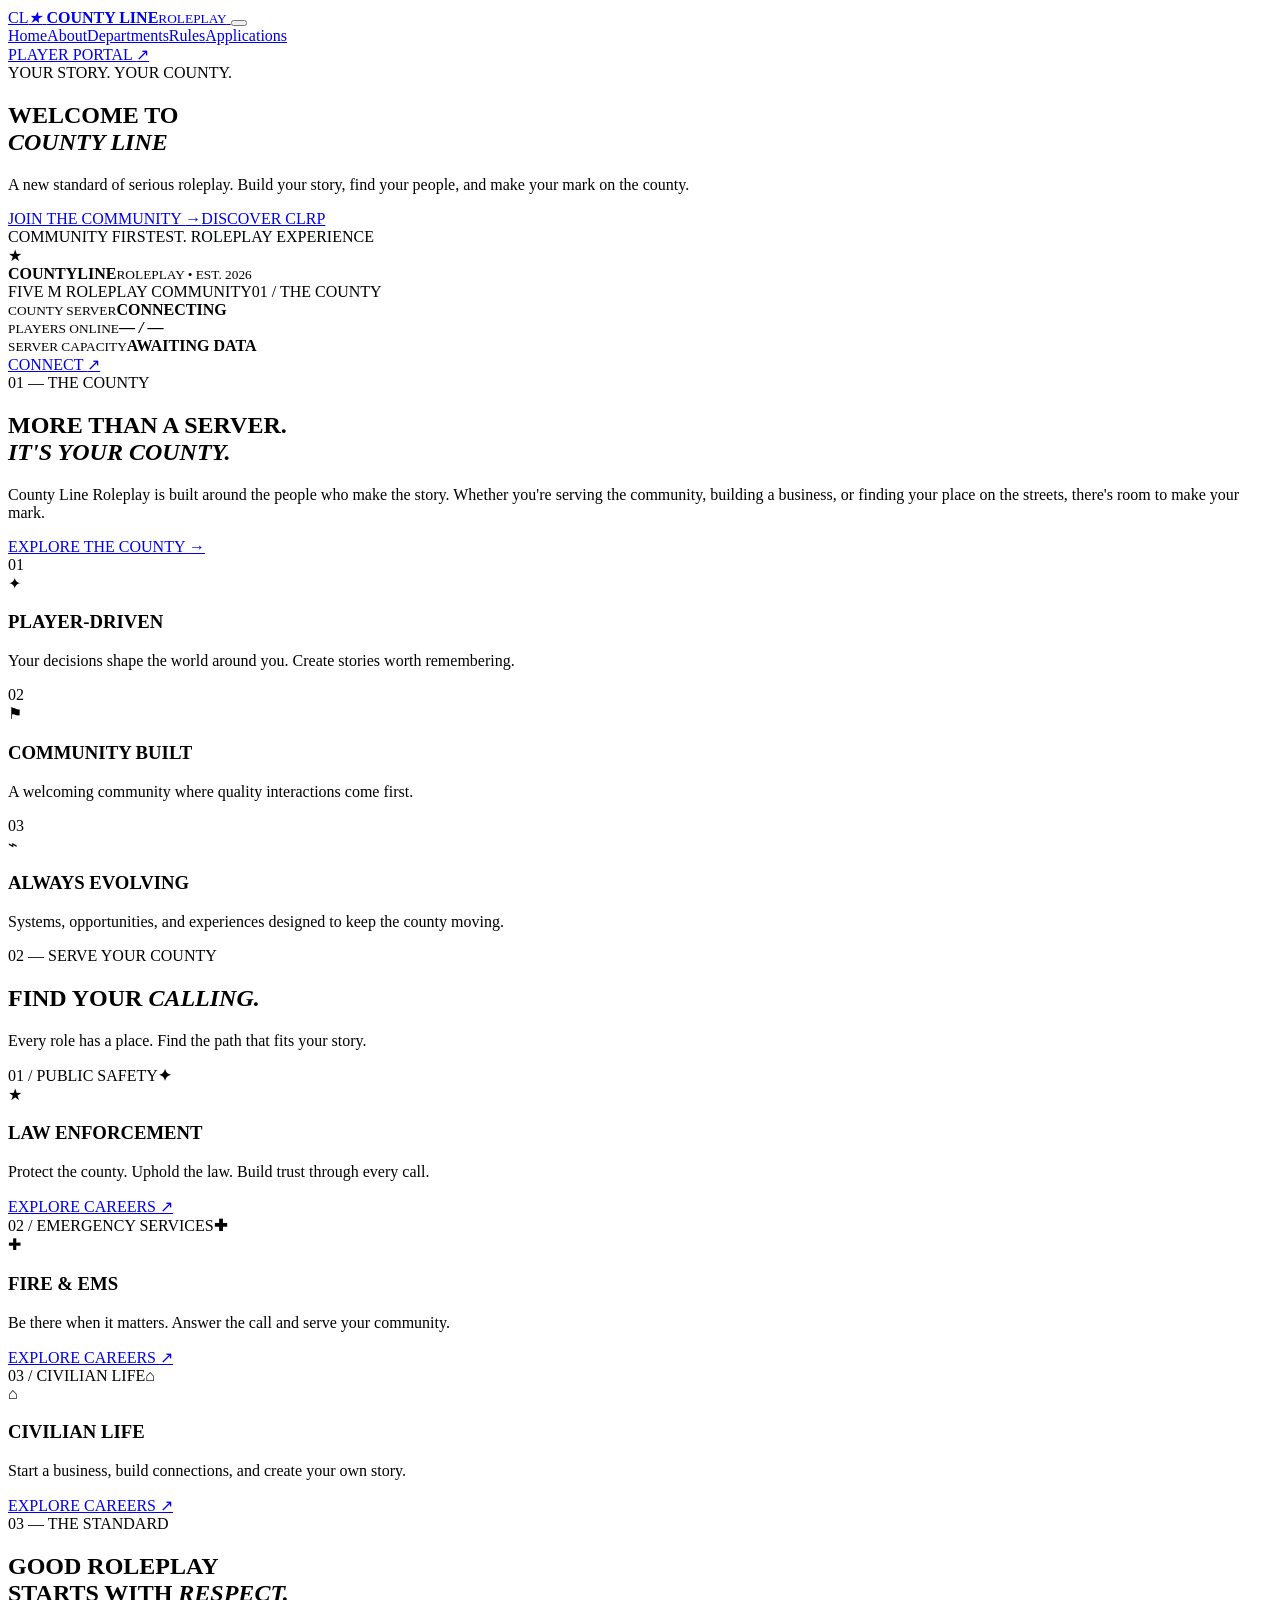
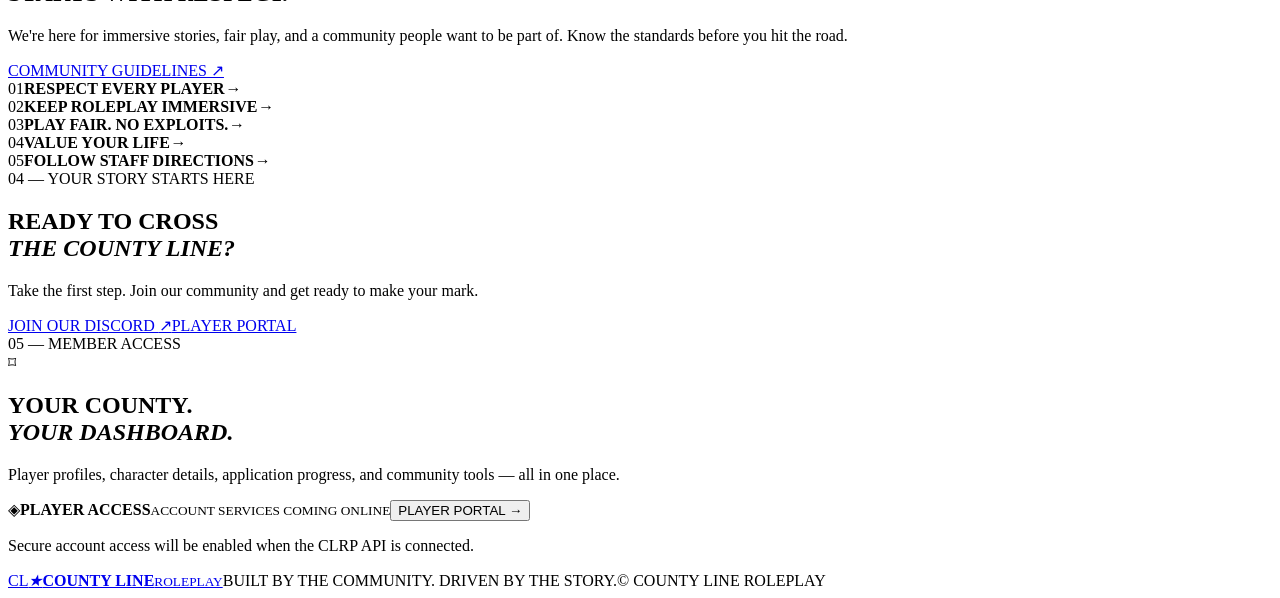
==== index.html @ 76e06815 "Build County Line Roleplay website foundation" ====
<!doctype html>
<html lang="en">
<head>
  <meta charset="utf-8">
  <meta name="viewport" content="width=device-width, initial-scale=1">
  <meta name="theme-color" content="#101113">
  <meta name="description" content="County Line Roleplay — a community-driven FiveM roleplay experience.">
  <title>County Line Roleplay | FiveM Community</title>
  <link rel="preconnect" href="https://fonts.googleapis.com">
  <link rel="preconnect" href="https://fonts.gstatic.com" crossorigin>
  <link href="https://fonts.googleapis.com/css2?family=Barlow+Condensed:wght@500;600;700;800;900&family=DM+Sans:wght@400;500;600;700&display=swap" rel="stylesheet">
  <link rel="stylesheet" href="assets/css/style.css">
  <script src="config.js"></script>
  <script src="assets/js/app.js" defer></script>
</head>
<body>
  <div class="ambient ambient-red"></div><div class="ambient ambient-blue"></div>
  <header class="site-header">
    <a class="brand" href="#home" aria-label="County Line Roleplay home">
      <span class="brand-mark"><span>CL</span><i>★</i></span>
      <span class="brand-copy"><strong>COUNTY LINE</strong><small>ROLEPLAY</small></span>
    </a>
    <button class="menu-toggle" id="menuToggle" aria-label="Toggle navigation" aria-expanded="false"><span></span><span></span><span></span></button>
    <nav class="main-nav" id="mainNav">
      <a class="active" href="#home">Home</a><a href="#about">About</a><a href="#departments">Departments</a><a href="#rules">Rules</a><a href="#applications">Applications</a>
    </nav>
    <a class="header-portal" href="#portal">PLAYER PORTAL <span>↗</span></a>
  </header>

  <main>
    <section class="hero" id="home">
      <div class="hero-grid"></div>
      <div class="hero-content">
        <div class="eyebrow"><span class="pulse-dot"></span> YOUR STORY. YOUR COUNTY.</div>
        <h1>WELCOME TO<br><em>COUNTY LINE</em></h1>
        <p class="hero-lead">A new standard of serious roleplay. Build your story, find your people, and make your mark on the county.</p>
        <div class="hero-actions"><a class="btn btn-gold" href="#applications">JOIN THE COMMUNITY <span>→</span></a><a class="btn btn-outline" href="#about">DISCOVER CLRP</a></div>
        <div class="hero-meta"><span><b class="meta-line"></b> COMMUNITY FIRST</span><span>EST. ROLEPLAY EXPERIENCE</span></div>
      </div>
      <div class="hero-stamp"><div class="stamp-star">★</div><b>COUNTY</b><strong>LINE</strong><small>ROLEPLAY • EST. 2026</small></div>
      <div class="hero-bottom"><span>FIVE M ROLEPLAY COMMUNITY</span><span>01 / THE COUNTY</span></div>
    </section>

    <section class="status-strip" aria-label="Server status">
      <div class="status-heading"><span class="status-light" id="statusLight"></span><div><small>COUNTY SERVER</small><strong id="serverStatus">CONNECTING</strong></div></div>
      <div class="status-stat"><small>PLAYERS ONLINE</small><strong id="playerCount">— <i>/</i> <span id="playerMax">—</span></strong></div>
      <div class="status-stat"><small>SERVER CAPACITY</small><strong id="capacity">AWAITING DATA</strong></div>
      <a class="status-connect" id="connectLink" href="#" aria-label="Connect to County Line Roleplay">CONNECT <span>↗</span></a>
    </section>

    <section class="section intro-section" id="about">
      <div class="section-kicker">01 — THE COUNTY</div>
      <div class="intro-layout"><div><h2>MORE THAN A SERVER.<br><em>IT'S YOUR COUNTY.</em></h2></div><div class="intro-copy"><p>County Line Roleplay is built around the people who make the story. Whether you're serving the community, building a business, or finding your place on the streets, there's room to make your mark.</p><a class="text-link" href="#departments">EXPLORE THE COUNTY <span>→</span></a></div></div>
      <div class="feature-grid"><article class="feature-card"><span class="feature-number">01</span><div class="feature-icon">✦</div><h3>PLAYER-DRIVEN</h3><p>Your decisions shape the world around you. Create stories worth remembering.</p></article><article class="feature-card"><span class="feature-number">02</span><div class="feature-icon">⚑</div><h3>COMMUNITY BUILT</h3><p>A welcoming community where quality interactions come first.</p></article><article class="feature-card"><span class="feature-number">03</span><div class="feature-icon">⌁</div><h3>ALWAYS EVOLVING</h3><p>Systems, opportunities, and experiences designed to keep the county moving.</p></article></div>
    </section>

    <section class="departments-section" id="departments"><div class="section section-inner"><div class="section-kicker">02 — SERVE YOUR COUNTY</div><div class="section-heading"><h2>FIND YOUR <em>CALLING.</em></h2><p>Every role has a place. Find the path that fits your story.</p></div>
      <div class="department-grid"><article class="department-card dept-law"><div class="dept-top"><span>01 / PUBLIC SAFETY</span><b>✦</b></div><div class="dept-symbol">★</div><h3>LAW ENFORCEMENT</h3><p>Protect the county. Uphold the law. Build trust through every call.</p><a href="#applications">EXPLORE CAREERS ↗</a></article><article class="department-card dept-fire"><div class="dept-top"><span>02 / EMERGENCY SERVICES</span><b>✚</b></div><div class="dept-symbol">✚</div><h3>FIRE & EMS</h3><p>Be there when it matters. Answer the call and serve your community.</p><a href="#applications">EXPLORE CAREERS ↗</a></article><article class="department-card dept-civ"><div class="dept-top"><span>03 / CIVILIAN LIFE</span><b>⌂</b></div><div class="dept-symbol">⌂</div><h3>CIVILIAN LIFE</h3><p>Start a business, build connections, and create your own story.</p><a href="#applications">EXPLORE CAREERS ↗</a></article></div>
    </div></section>

    <section class="section rules-section" id="rules"><div class="rules-copy"><div class="section-kicker">03 — THE STANDARD</div><h2>GOOD ROLEPLAY<br>STARTS WITH <em>RESPECT.</em></h2><p>We're here for immersive stories, fair play, and a community people want to be part of. Know the standards before you hit the road.</p><a class="btn btn-outline" href="#applications">COMMUNITY GUIDELINES ↗</a></div><div class="rules-list"><div><span>01</span><b>RESPECT EVERY PLAYER</b><i>→</i></div><div><span>02</span><b>KEEP ROLEPLAY IMMERSIVE</b><i>→</i></div><div><span>03</span><b>PLAY FAIR. NO EXPLOITS.</b><i>→</i></div><div><span>04</span><b>VALUE YOUR LIFE</b><i>→</i></div><div><span>05</span><b>FOLLOW STAFF DIRECTIONS</b><i>→</i></div></div></section>

    <section class="applications-section" id="applications"><div class="applications-inner"><div class="section-kicker">04 — YOUR STORY STARTS HERE</div><h2>READY TO CROSS<br><em>THE COUNTY LINE?</em></h2><p>Take the first step. Join our community and get ready to make your mark.</p><div class="hero-actions"><a class="btn btn-gold" id="discordLink" href="#" target="_blank" rel="noopener">JOIN OUR DISCORD <span>↗</span></a><a class="btn btn-outline" href="#portal">PLAYER PORTAL</a></div></div></section>

    <section class="section portal-section" id="portal"><div class="section-kicker">05 — MEMBER ACCESS</div><div class="portal-panel"><div><div class="portal-icon">⌑</div><h2>YOUR COUNTY.<br><em>YOUR DASHBOARD.</em></h2><p>Player profiles, character details, application progress, and community tools — all in one place.</p></div><div class="portal-access"><span class="portal-lock">◈</span><b>PLAYER ACCESS</b><small>ACCOUNT SERVICES COMING ONLINE</small><button class="btn btn-gold" id="portalButton" type="button">PLAYER PORTAL <span>→</span></button><p class="portal-note" id="portalMessage">Secure account access will be enabled when the CLRP API is connected.</p></div></div></section>
  </main>

  <footer class="site-footer"><a class="brand footer-brand" href="#home"><span class="brand-mark"><span>CL</span><i>★</i></span><span class="brand-copy"><strong>COUNTY LINE</strong><small>ROLEPLAY</small></span></a><span>BUILT BY THE COMMUNITY. DRIVEN BY THE STORY.</span><span>© <span id="year"></span> COUNTY LINE ROLEPLAY</span></footer>
</body>
</html>
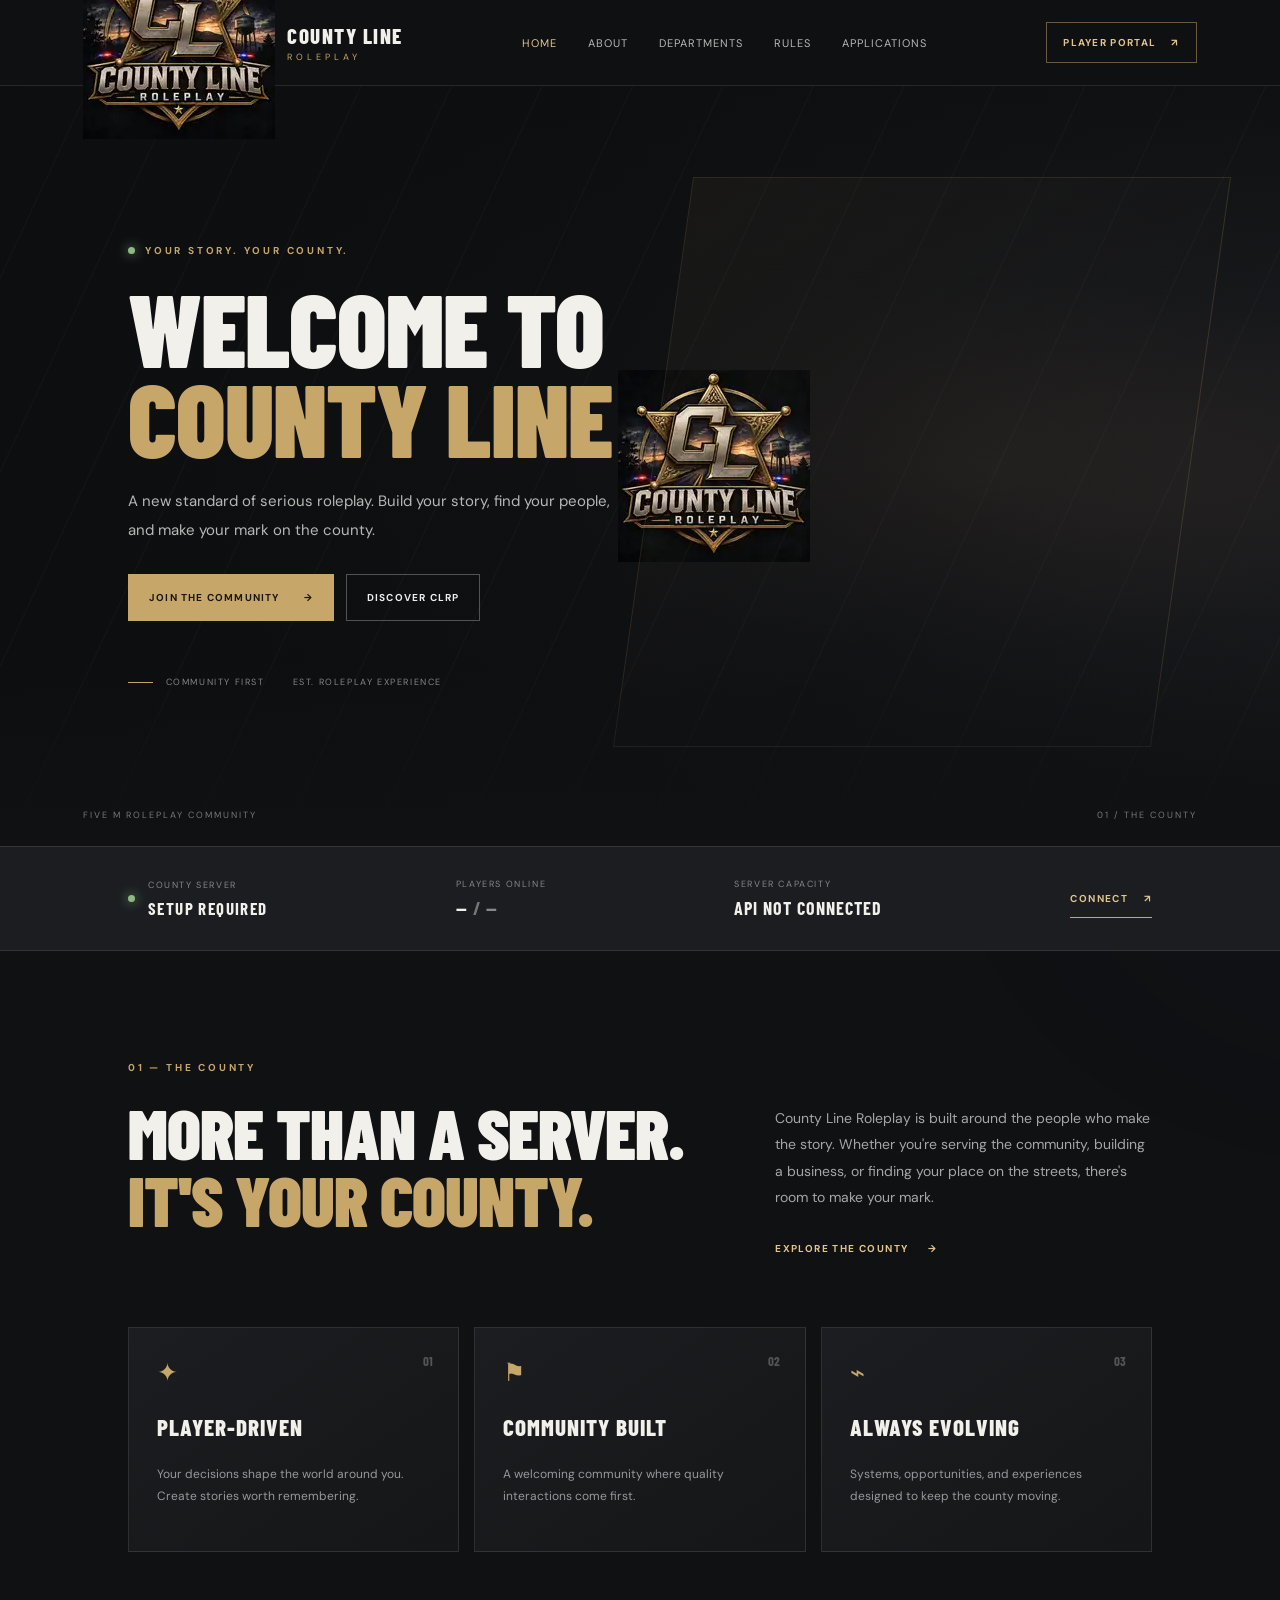
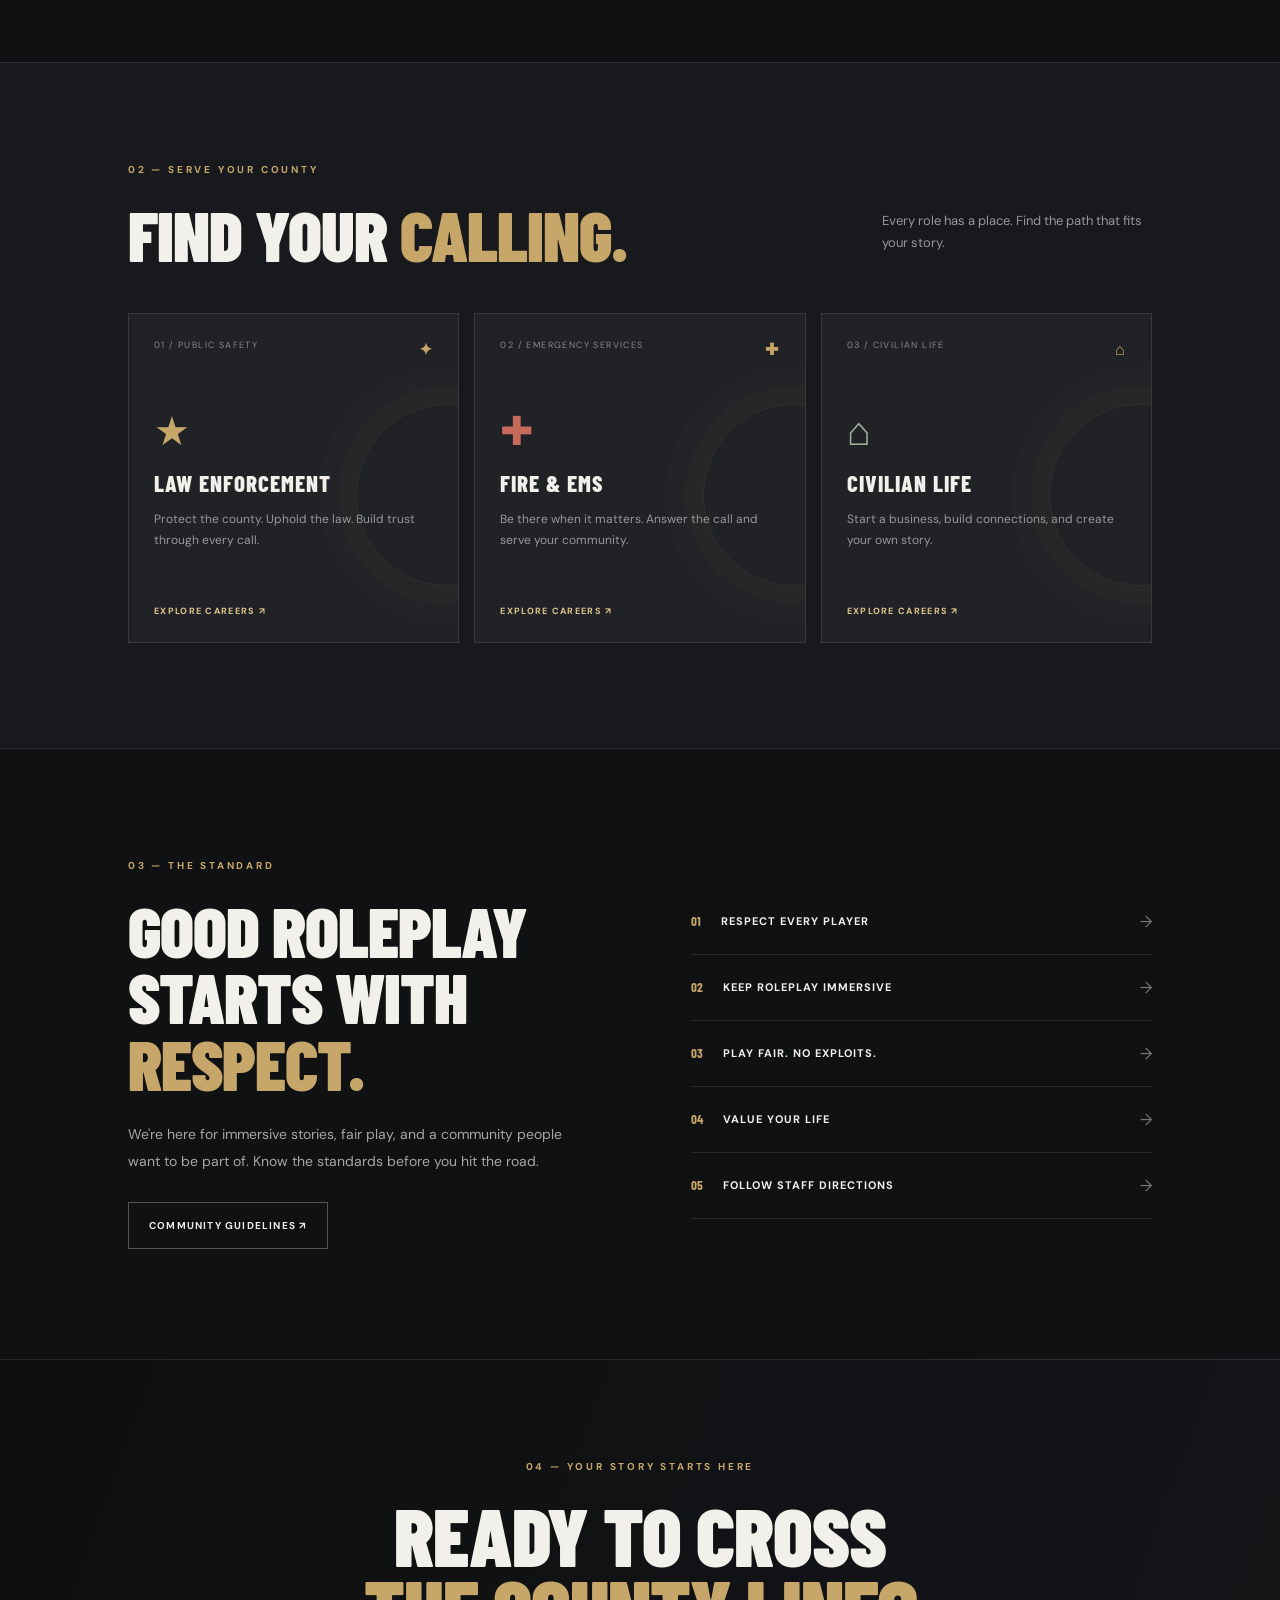
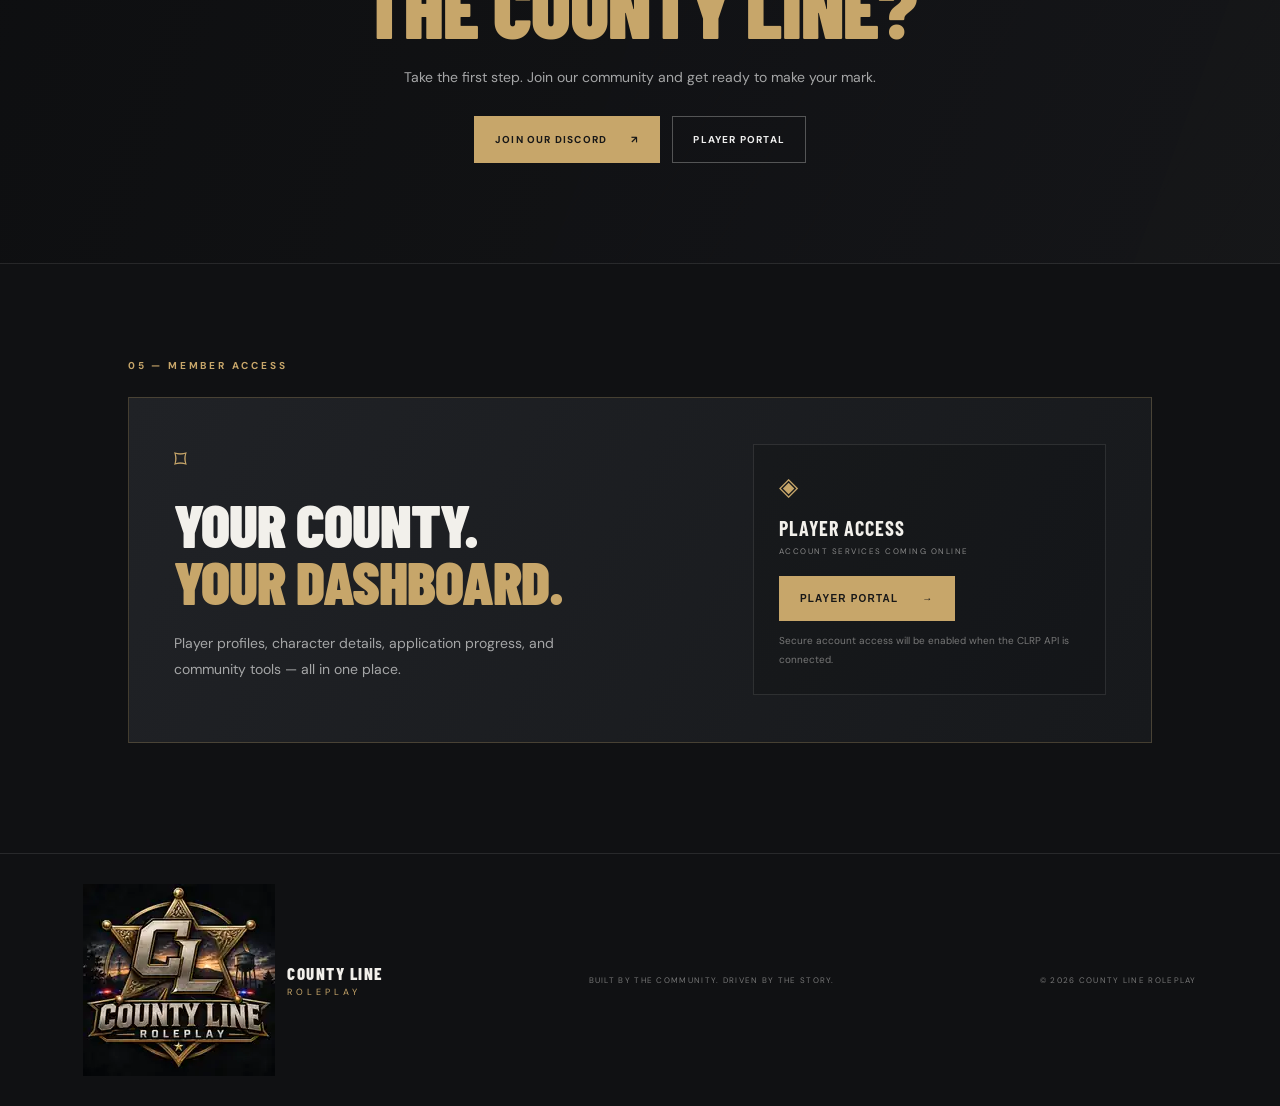
==== commit 1873507e: "Show official CLRP logo in navigation and homepage hero" ====
--- a/index.html
+++ b/index.html
@@ -17,7 +17,7 @@
   <div class="ambient ambient-red"></div><div class="ambient ambient-blue"></div>
   <header class="site-header">
     <a class="brand" href="#home" aria-label="County Line Roleplay home">
-      <span class="brand-mark"><span>CL</span><i>★</i></span>
+      <img class="brand-logo" src="assets/images/clrp-logo.webp" alt="County Line Roleplay logo">
       <span class="brand-copy"><strong>COUNTY LINE</strong><small>ROLEPLAY</small></span>
     </a>
     <button class="menu-toggle" id="menuToggle" aria-label="Toggle navigation" aria-expanded="false"><span></span><span></span><span></span></button>
@@ -37,7 +37,7 @@
         <div class="hero-actions"><a class="btn btn-gold" href="#applications">JOIN THE COMMUNITY <span>→</span></a><a class="btn btn-outline" href="#about">DISCOVER CLRP</a></div>
         <div class="hero-meta"><span><b class="meta-line"></b> COMMUNITY FIRST</span><span>EST. ROLEPLAY EXPERIENCE</span></div>
       </div>
-      <div class="hero-stamp"><div class="stamp-star">★</div><b>COUNTY</b><strong>LINE</strong><small>ROLEPLAY • EST. 2026</small></div>
+      <img class="hero-logo" src="assets/images/clrp-logo.webp" alt="County Line Roleplay official badge logo">
       <div class="hero-bottom"><span>FIVE M ROLEPLAY COMMUNITY</span><span>01 / THE COUNTY</span></div>
     </section>
 
@@ -65,6 +65,6 @@
     <section class="section portal-section" id="portal"><div class="section-kicker">05 — MEMBER ACCESS</div><div class="portal-panel"><div><div class="portal-icon">⌑</div><h2>YOUR COUNTY.<br><em>YOUR DASHBOARD.</em></h2><p>Player profiles, character details, application progress, and community tools — all in one place.</p></div><div class="portal-access"><span class="portal-lock">◈</span><b>PLAYER ACCESS</b><small>ACCOUNT SERVICES COMING ONLINE</small><button class="btn btn-gold" id="portalButton" type="button">PLAYER PORTAL <span>→</span></button><p class="portal-note" id="portalMessage">Secure account access will be enabled when the CLRP API is connected.</p></div></div></section>
   </main>
 
-  <footer class="site-footer"><a class="brand footer-brand" href="#home"><span class="brand-mark"><span>CL</span><i>★</i></span><span class="brand-copy"><strong>COUNTY LINE</strong><small>ROLEPLAY</small></span></a><span>BUILT BY THE COMMUNITY. DRIVEN BY THE STORY.</span><span>© <span id="year"></span> COUNTY LINE ROLEPLAY</span></footer>
+  <footer class="site-footer"><a class="brand footer-brand" href="#home"><img class="brand-logo footer-logo" src="assets/images/clrp-logo.webp" alt="County Line Roleplay logo"><span class="brand-copy"><strong>COUNTY LINE</strong><small>ROLEPLAY</small></span></a><span>BUILT BY THE COMMUNITY. DRIVEN BY THE STORY.</span><span>© <span id="year"></span> COUNTY LINE ROLEPLAY</span></footer>
 </body>
 </html>
--- a/assets/css/style.css
+++ b/assets/css/style.css
@@ -0,0 +1 @@
+:root{--bg:#101113;--panel:#17191c;--panel2:#1d2024;--gold:#c7a66a;--gold2:#e1c58e;--text:#f2f0eb;--muted:#96989b;--line:rgba(255,255,255,.1);--red:#b43a3c;--blue:#345f9b}*{box-sizing:border-box}html{scroll-behavior:smooth;scroll-padding-top:90px}body{margin:0;background:var(--bg);color:var(--text);font-family:"DM Sans",sans-serif;overflow-x:hidden}a{color:inherit;text-decoration:none}.ambient{position:fixed;width:420px;height:420px;border-radius:50%;filter:blur(150px);opacity:.09;pointer-events:none;z-index:-1}.ambient-red{background:var(--red);top:10%;left:-300px}.ambient-blue{background:var(--blue);right:-320px;top:55%}.site-header{height:86px;padding:0 6.5%;display:flex;align-items:center;justify-content:space-between;border-bottom:1px solid var(--line);background:rgba(16,17,19,.92);backdrop-filter:blur(16px);position:sticky;top:0;z-index:20}.brand{display:flex;align-items:center;gap:12px}.brand-mark{width:43px;height:43px;border:1px solid var(--gold);display:grid;place-items:center;position:relative;color:var(--gold);font:800 18px "Barlow Condensed";letter-spacing:-1px}.brand-mark i{position:absolute;right:-5px;top:-8px;font-size:12px;font-style:normal;color:var(--gold2)}.brand-copy{display:flex;flex-direction:column;line-height:1}.brand-copy strong{font:800 21px "Barlow Condensed";letter-spacing:1.5px}.brand-copy small{font-size:9px;letter-spacing:4px;color:var(--gold);margin-top:5px}.main-nav{display:flex;gap:31px}.main-nav a{font-size:11px;text-transform:uppercase;letter-spacing:1px;color:#b7b7b5;transition:.2s}.main-nav a:hover,.main-nav a.active{color:var(--gold2)}.header-portal{font-size:10px;font-weight:700;letter-spacing:1.3px;border:1px solid rgba(199,166,106,.5);padding:13px 16px;color:var(--gold2)}.header-portal span,.status-connect span{margin-left:12px}.menu-toggle{display:none;background:none;border:0}.hero{min-height:660px;height:min(760px,calc(100vh - 86px));position:relative;display:flex;align-items:center;padding:70px 10%;overflow:hidden;background:linear-gradient(90deg,rgba(13,14,16,.98) 0%,rgba(13,14,16,.86) 48%,rgba(13,14,16,.32) 100%),radial-gradient(ellipse at 78% 50%,#3b3430 0%,#1c1d20 35%,#111214 72%)}.hero:after{content:"";position:absolute;inset:0;background:linear-gradient(0deg,var(--bg),transparent 24%),repeating-linear-gradient(115deg,transparent 0 80px,rgba(255,255,255,.018) 81px 82px);pointer-events:none}.hero-grid{position:absolute;right:7%;top:12%;width:42%;height:75%;border:1px solid rgba(199,166,106,.16);transform:skew(-8deg);background:linear-gradient(135deg,rgba(199,166,106,.05),transparent 65%)}.hero-content{position:relative;z-index:2;max-width:650px}.eyebrow,.section-kicker{font-size:10px;letter-spacing:2.8px;font-weight:700;color:var(--gold);display:flex;align-items:center;gap:10px}.pulse-dot,.status-light{width:7px;height:7px;border-radius:50%;background:#8dba83;box-shadow:0 0 12px #8dba83}.hero h1,.section h2,.rules-copy h2,.applications-inner h2,.portal-panel h2{font:900 clamp(55px,8vw,105px)/.88 "Barlow Condensed";letter-spacing:-1px;margin:25px 0}.hero h1 em,.section h2 em,.rules-copy h2 em,.applications-inner h2 em,.portal-panel h2 em{font-style:normal;color:var(--gold)}.hero-lead{max-width:490px;color:#b7b7b5;font-size:15px;line-height:1.9}.hero-actions{display:flex;gap:12px;margin-top:30px;flex-wrap:wrap}.btn{display:inline-flex;align-items:center;justify-content:center;gap:24px;padding:16px 20px;font-size:10px;letter-spacing:1.2px;font-weight:700;border:1px solid transparent;cursor:pointer;transition:.2s}.btn-gold{background:var(--gold);color:#171717}.btn-gold:hover{background:var(--gold2);transform:translateY(-2px)}.btn-outline{border-color:rgba(255,255,255,.28);color:#eee}.btn-outline:hover{border-color:var(--gold);color:var(--gold2)}.hero-meta{display:flex;gap:28px;margin-top:55px;color:#858587;font-size:9px;letter-spacing:1.6px}.meta-line{display:inline-block;width:25px;height:1px;background:var(--gold);vertical-align:middle;margin-right:9px}.hero-stamp{position:absolute;right:15%;top:25%;width:245px;height:245px;border:1px solid rgba(199,166,106,.38);border-radius:50%;display:flex;align-items:center;justify-content:center;flex-direction:column;outline:1px solid rgba(199,166,106,.16);outline-offset:9px;transform:rotate(-9deg);color:var(--gold);z-index:1;text-shadow:0 2px 20px #000}.hero-stamp:before,.hero-stamp:after{content:"";position:absolute;inset:14px;border:1px dashed rgba(199,166,106,.35);border-radius:50%}.hero-stamp b{font:700 19px "Barlow Condensed";letter-spacing:6px}.hero-stamp strong{font:900 55px/.9 "Barlow Condensed";letter-spacing:2px}.hero-stamp small{font-size:8px;letter-spacing:2px;margin-top:12px}.stamp-star{font-size:29px;margin-bottom:7px}.hero-bottom{position:absolute;bottom:25px;left:6.5%;right:6.5%;display:flex;justify-content:space-between;color:#777;font-size:9px;letter-spacing:2px;z-index:3}.status-strip{min-height:105px;padding:20px 10%;background:#1b1d20;border-top:1px solid rgba(199,166,106,.18);border-bottom:1px solid var(--line);display:flex;align-items:center;justify-content:space-between;gap:25px}.status-heading{display:flex;align-items:center;gap:13px}.status-heading>div,.status-stat{display:flex;flex-direction:column;gap:7px}.status-heading small,.status-stat small{font-size:9px;letter-spacing:1.6px;color:#85878a}.status-heading strong{font:700 17px "Barlow Condensed";letter-spacing:1.4px}.status-stat strong{font:700 18px "Barlow Condensed";letter-spacing:1px}.status-stat strong i{font-style:normal;color:#777}.status-stat strong span{color:#888}.status-connect{font-size:10px;font-weight:700;letter-spacing:1.4px;color:var(--gold2);border-bottom:1px solid var(--gold);padding:12px 0}.section{padding:110px 10%}.intro-layout{display:grid;grid-template-columns:1.2fr .8fr;gap:8%;align-items:end}.section h2,.rules-copy h2,.portal-panel h2{font-size:clamp(43px,5.6vw,70px);line-height:.95}.intro-copy p,.rules-copy p,.portal-panel p{font-size:14px;line-height:1.9;color:#a5a6a7}.text-link{display:inline-block;margin-top:17px;color:var(--gold2);font-size:10px;letter-spacing:1.4px;font-weight:700}.text-link span{margin-left:16px}.feature-grid{display:grid;grid-template-columns:repeat(3,1fr);gap:15px;margin-top:70px}.feature-card{position:relative;min-height:225px;padding:28px;background:linear-gradient(145deg,#1b1d20,#151618);border:1px solid var(--line)}.feature-number{position:absolute;right:25px;top:25px;color:#555;font:700 13px "Barlow Condensed"}.feature-icon{color:var(--gold);font-size:25px;margin-bottom:24px}.feature-card h3,.department-card h3{font:800 23px "Barlow Condensed";letter-spacing:1px}.feature-card p,.department-card p{font-size:12px;color:#96989b;line-height:1.8}.departments-section{background:#17191c;border-top:1px solid var(--line);border-bottom:1px solid var(--line)}.section-inner{padding-top:100px;padding-bottom:105px}.section-heading{display:flex;align-items:end;justify-content:space-between;gap:25px}.section-heading h2{margin-bottom:0}.section-heading p{font-size:13px;color:var(--muted);max-width:270px;line-height:1.7}.department-grid{display:grid;grid-template-columns:repeat(3,1fr);gap:15px;margin-top:45px}.department-card{min-height:330px;padding:25px;background:#202226;border:1px solid var(--line);position:relative;overflow:hidden}.department-card:after{content:"";position:absolute;width:180px;height:180px;border:1px solid rgba(199,166,106,.1);border-radius:50%;right:-80px;top:90px;box-shadow:0 0 0 18px rgba(199,166,106,.025),0 0 0 38px rgba(199,166,106,.02)}.dept-top{display:flex;justify-content:space-between;color:#888;font-size:9px;letter-spacing:1.4px}.dept-top b{color:var(--gold);font-size:16px}.dept-symbol{font-size:40px;color:var(--gold);margin-top:45px}.department-card h3{margin:12px 0}.department-card a{position:absolute;bottom:25px;color:var(--gold2);font-size:9px;letter-spacing:1.3px;font-weight:700}.dept-fire .dept-symbol{color:#c66b59}.dept-civ .dept-symbol{color:#9baf9b}.rules-section{display:grid;grid-template-columns:1fr 1fr;gap:10%;align-items:center}.rules-copy h2{margin:25px 0}.rules-copy p{max-width:440px;margin-bottom:28px}.rules-list>div{display:flex;align-items:center;gap:20px;padding:22px 0;border-bottom:1px solid var(--line)}.rules-list span{font:700 13px "Barlow Condensed";color:var(--gold)}.rules-list b{font-size:11px;letter-spacing:1px;flex:1}.rules-list i{font-style:normal;color:#777}.applications-section{padding:100px 10%;text-align:center;background:linear-gradient(110deg,rgba(14,15,17,.96),rgba(22,23,25,.94)),repeating-linear-gradient(120deg,transparent 0 70px,rgba(199,166,106,.05) 71px 72px);border-top:1px solid var(--line);border-bottom:1px solid var(--line)}.applications-inner{max-width:700px;margin:auto}.applications-inner .section-kicker{justify-content:center}.applications-inner h2{font-size:clamp(50px,7vw,82px)}.applications-inner p{color:#a5a6a7;font-size:14px}.applications-inner .hero-actions{justify-content:center}.portal-section{padding-top:95px;padding-bottom:110px}.portal-panel{margin-top:25px;padding:45px;background:linear-gradient(120deg,#202226,#17191c);border:1px solid rgba(199,166,106,.25);display:grid;grid-template-columns:1fr .7fr;gap:8%;align-items:center}.portal-panel h2{font-size:clamp(40px,5vw,60px);margin:20px 0}.portal-panel p{max-width:450px}.portal-icon{font-size:25px;color:var(--gold)}.portal-access{padding:25px;border:1px solid var(--line);background:rgba(0,0,0,.15);display:flex;flex-direction:column;align-items:flex-start}.portal-lock{color:var(--gold);font-size:25px}.portal-access b{font:700 20px "Barlow Condensed";letter-spacing:1px;margin-top:13px}.portal-access small{color:#888;font-size:8px;letter-spacing:1.5px;margin:6px 0 20px}.portal-note{font-size:10px!important;color:#777!important;margin-bottom:0}.site-footer{padding:30px 6.5%;border-top:1px solid var(--line);display:flex;align-items:center;justify-content:space-between;gap:20px}.footer-brand .brand-mark{width:36px;height:36px}.footer-brand .brand-copy strong{font-size:17px}.site-footer>span{font-size:8px;letter-spacing:1.3px;color:#777}.status-strip.is-online .status-light{background:#8dba83}.status-strip.is-offline .status-light{background:#c66b59;box-shadow:0 0 12px #c66b59}@media(max-width:900px){.site-header{padding:0 5%}.main-nav{gap:15px}.main-nav a{font-size:9px}.hero{padding-left:7%}.hero-stamp{right:8%;width:190px;height:190px;opacity:.7}.status-strip{padding:20px 6%}.section{padding-left:7%;padding-right:7%}.section-inner{padding-left:7%;padding-right:7%}.rules-section{gap:5%}}@media(max-width:680px){.site-header{height:72px}.menu-toggle{display:flex;flex-direction:column;gap:5px;padding:10px}.menu-toggle span{width:23px;height:2px;background:var(--gold)}.main-nav{display:none;position:absolute;top:71px;left:0;right:0;padding:20px 6%;background:#151619;border-bottom:1px solid var(--line);flex-direction:column;gap:20px}.main-nav.open{display:flex}.main-nav a{font-size:11px}.header-portal{font-size:8px;padding:11px}.hero{height:auto;min-height:650px;padding:85px 7% 95px;background:linear-gradient(90deg,rgba(13,14,16,.96),rgba(13,14,16,.75)),radial-gradient(ellipse at 80% 35%,#40342c,#111214 70%)}.hero h1{font-size:65px}.hero-stamp{width:125px;height:125px;right:8%;top:9%;opacity:.35}.hero-stamp b{font-size:11px}.hero-stamp strong{font-size:32px}.hero-stamp small{font-size:5px}.stamp-star{font-size:18px}.hero-meta{gap:13px;flex-wrap:wrap}.hero-bottom{font-size:7px}.status-strip{display:grid;grid-template-columns:1fr 1fr;gap:20px;padding:24px 7%}.status-connect{justify-self:start}.intro-layout,.rules-section,.portal-panel{grid-template-columns:1fr;gap:20px}.section{padding:75px 7%}.section h2,.rules-copy h2{font-size:49px}.feature-grid,.department-grid{grid-template-columns:1fr}.feature-card{min-height:190px}.section-inner{padding:75px 7%}.section-heading{display:block}.section-heading p{margin-top:15px}.department-card{min-height:300px}.rules-section{padding-top:75px;padding-bottom:75px}.applications-section{padding:75px 7%}.applications-inner h2{font-size:55px}.portal-panel{padding:25px}.portal-section{padding-top:75px;padding-bottom:75px}.site-footer{padding:25px 7%;flex-wrap:wrap}.site-footer>span{width:100%}}
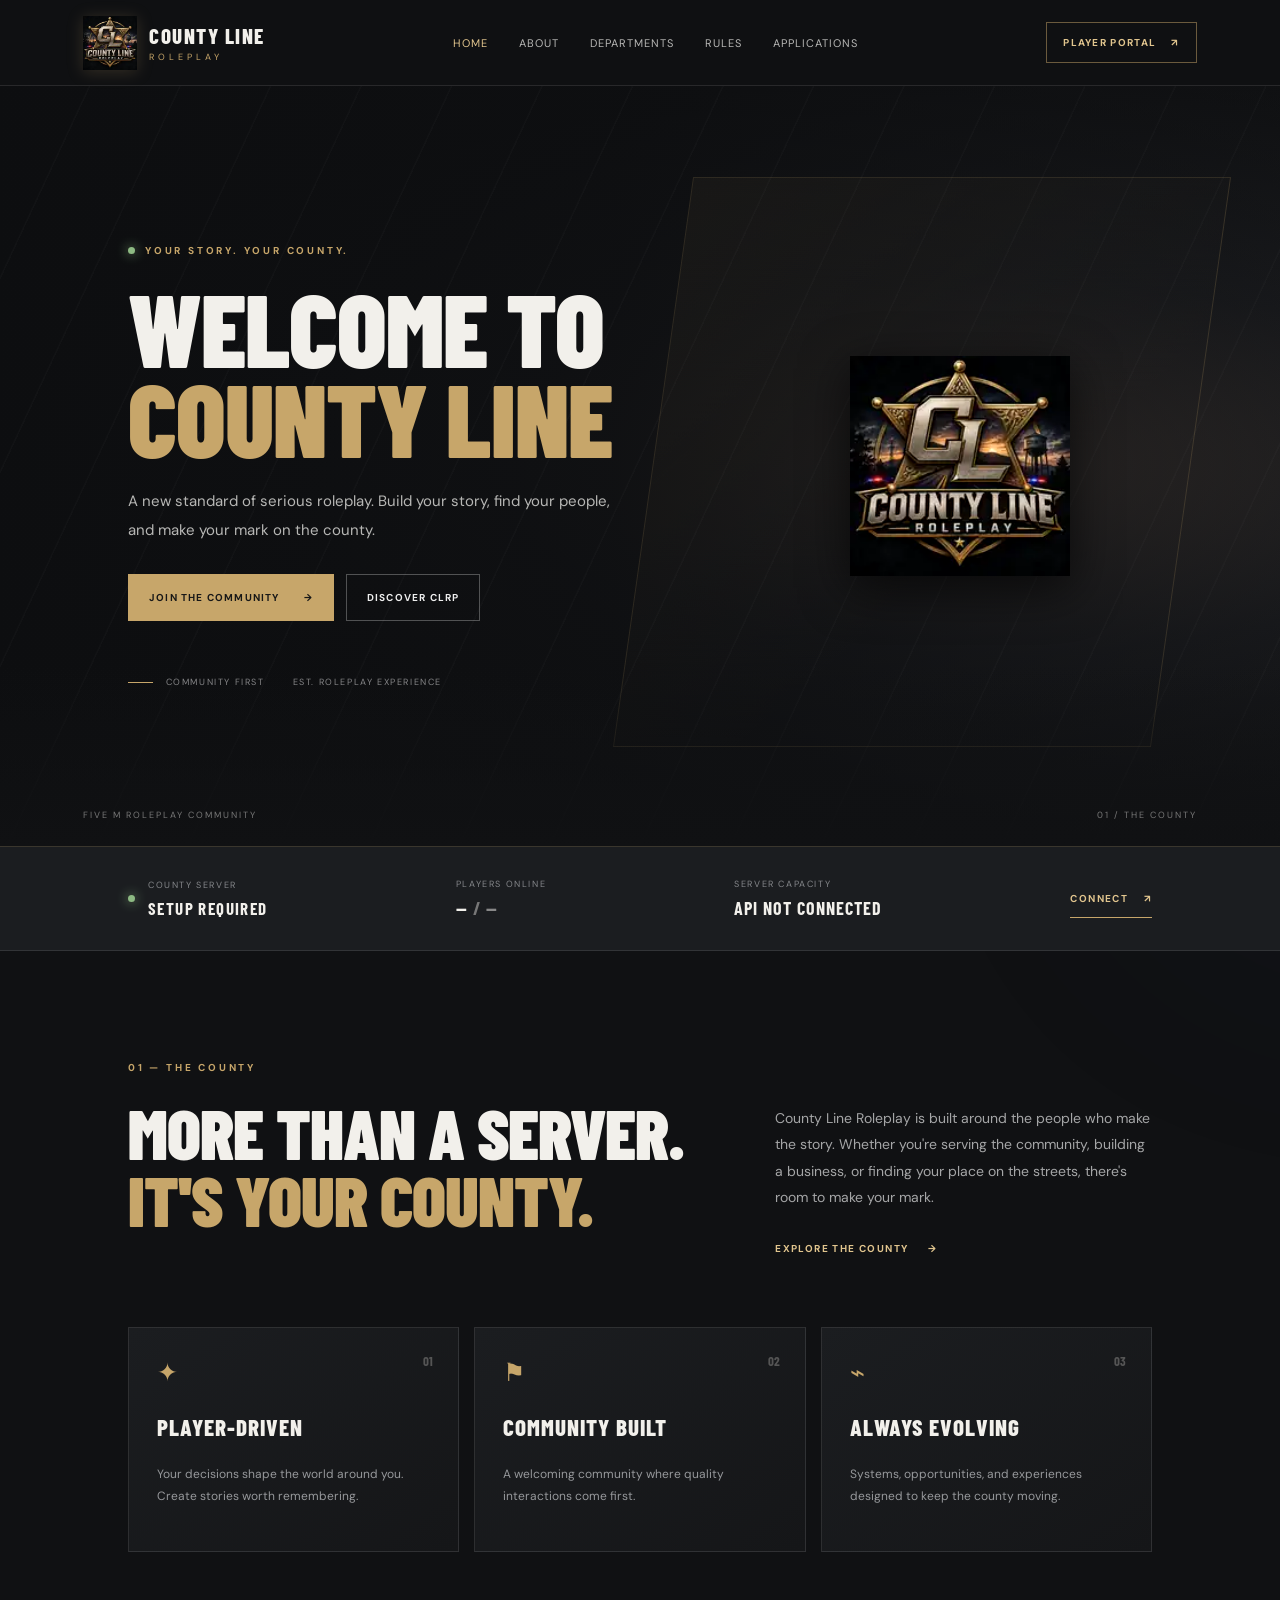
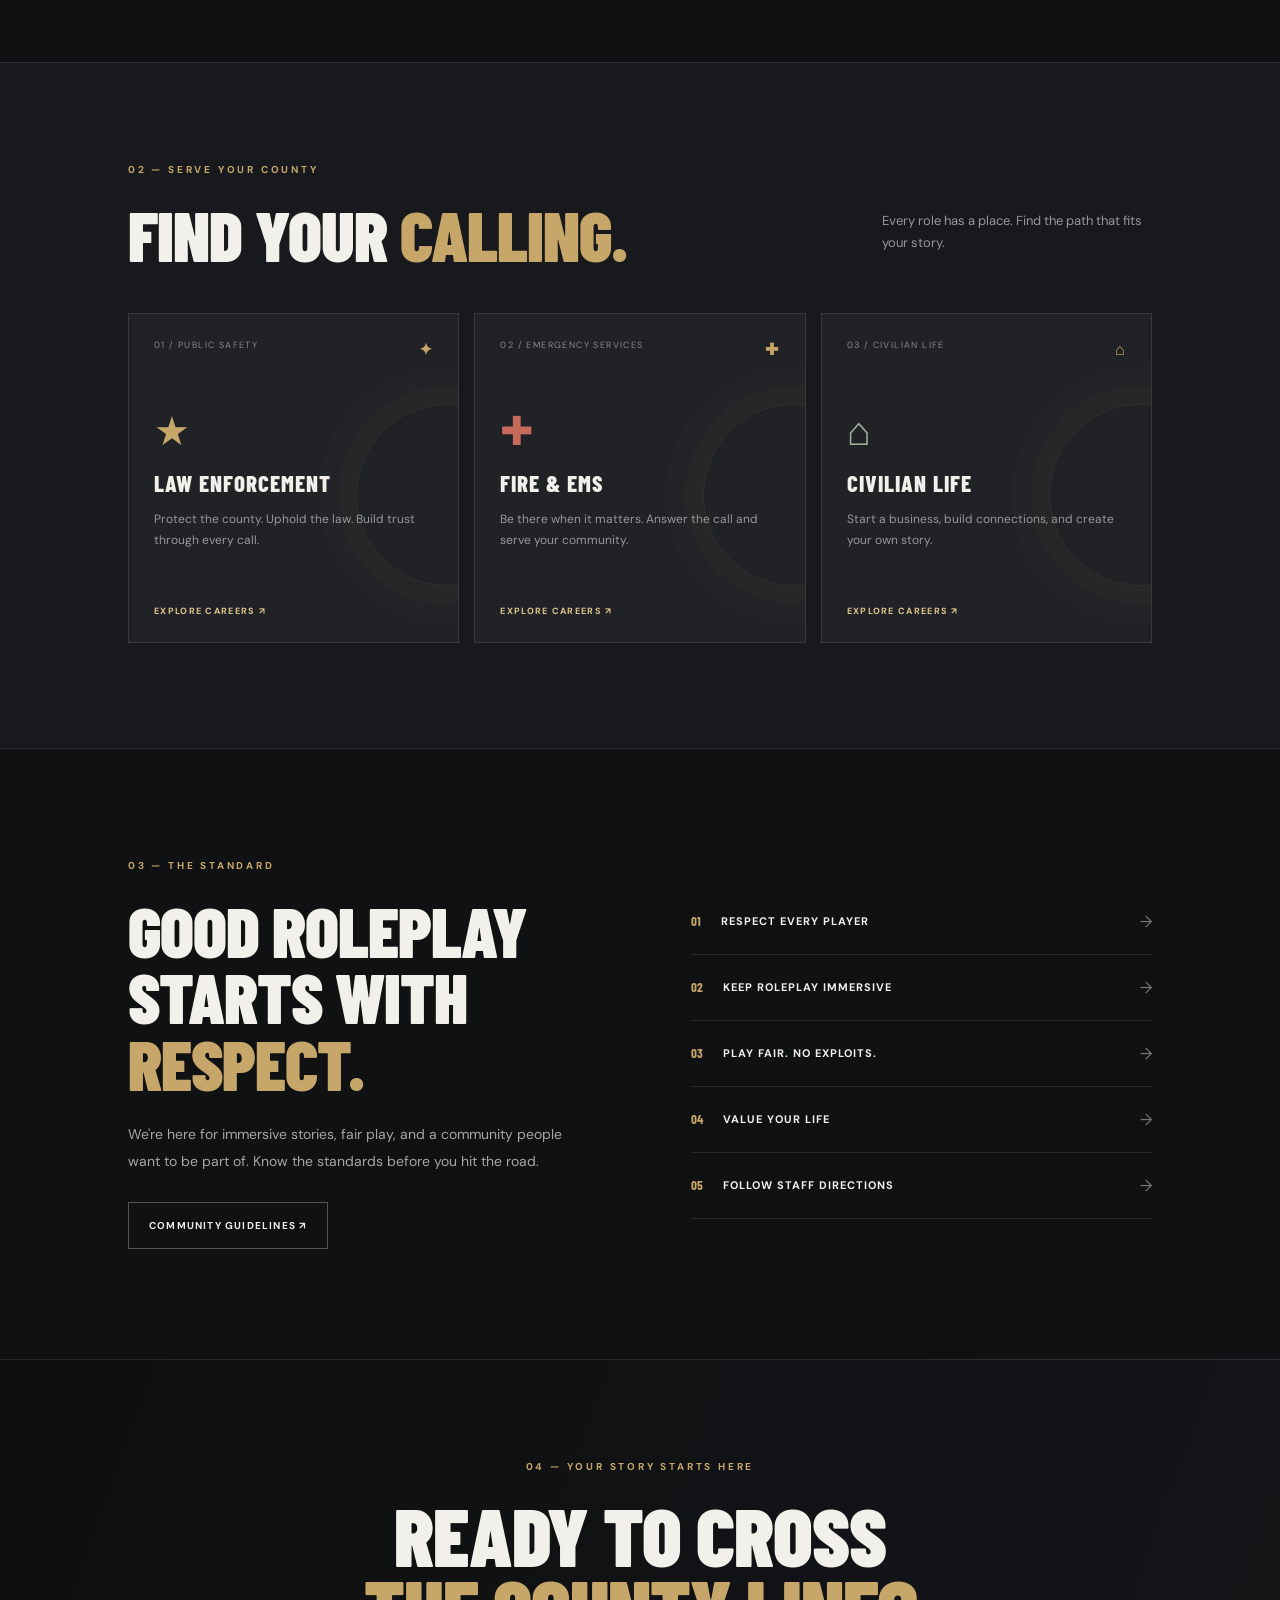
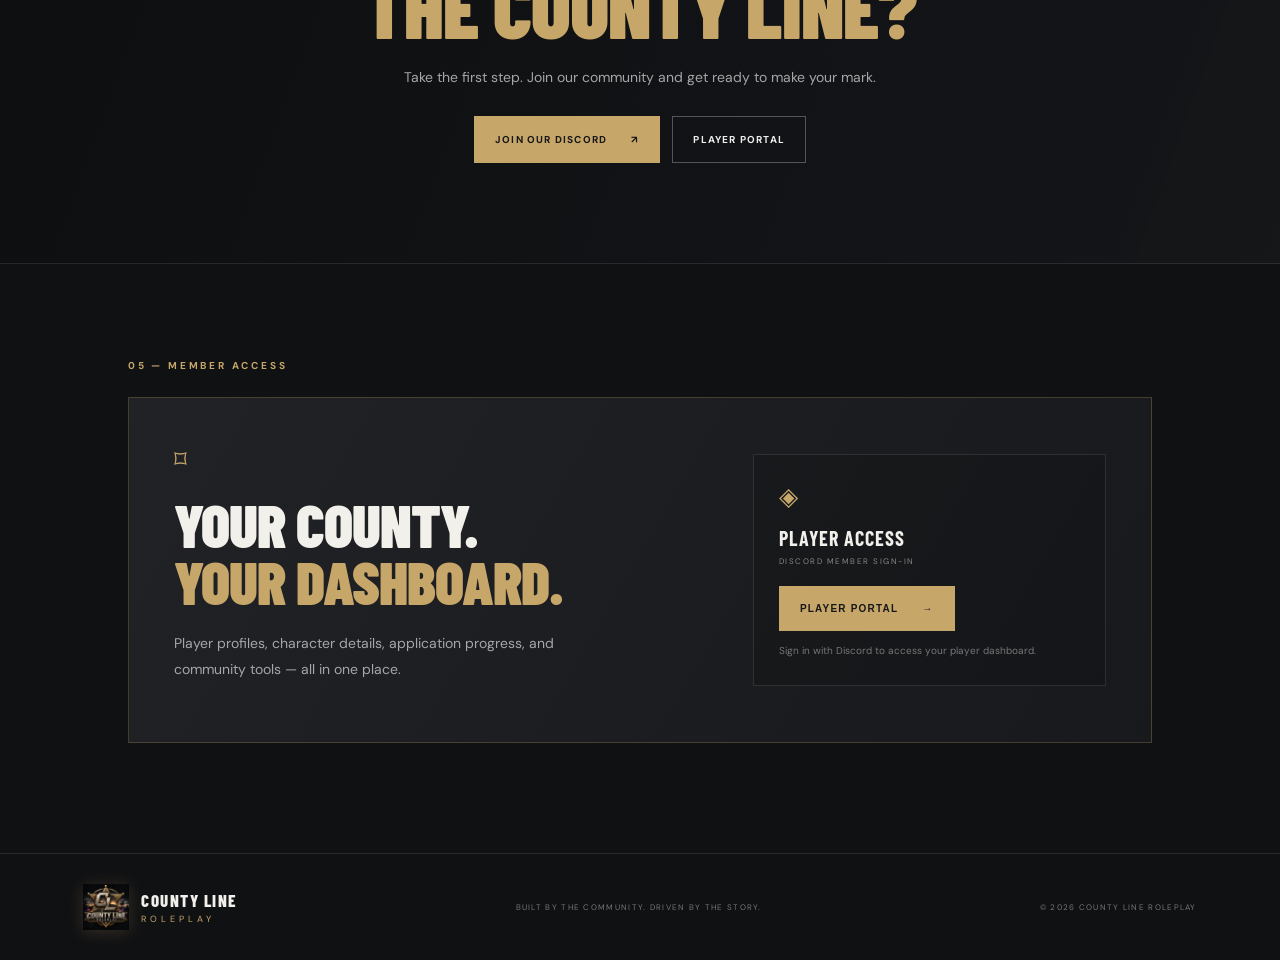
==== commit 2f140a68: "Add Discord player portal entry point" ====
--- a/index.html
+++ b/index.html
@@ -62,7 +62,7 @@
 
     <section class="applications-section" id="applications"><div class="applications-inner"><div class="section-kicker">04 — YOUR STORY STARTS HERE</div><h2>READY TO CROSS<br><em>THE COUNTY LINE?</em></h2><p>Take the first step. Join our community and get ready to make your mark.</p><div class="hero-actions"><a class="btn btn-gold" id="discordLink" href="#" target="_blank" rel="noopener">JOIN OUR DISCORD <span>↗</span></a><a class="btn btn-outline" href="#portal">PLAYER PORTAL</a></div></div></section>
 
-    <section class="section portal-section" id="portal"><div class="section-kicker">05 — MEMBER ACCESS</div><div class="portal-panel"><div><div class="portal-icon">⌑</div><h2>YOUR COUNTY.<br><em>YOUR DASHBOARD.</em></h2><p>Player profiles, character details, application progress, and community tools — all in one place.</p></div><div class="portal-access"><span class="portal-lock">◈</span><b>PLAYER ACCESS</b><small>ACCOUNT SERVICES COMING ONLINE</small><button class="btn btn-gold" id="portalButton" type="button">PLAYER PORTAL <span>→</span></button><p class="portal-note" id="portalMessage">Secure account access will be enabled when the CLRP API is connected.</p></div></div></section>
+    <section class="section portal-section" id="portal"><div class="section-kicker">05 — MEMBER ACCESS</div><div class="portal-panel"><div><div class="portal-icon">⌑</div><h2>YOUR COUNTY.<br><em>YOUR DASHBOARD.</em></h2><p>Player profiles, character details, application progress, and community tools — all in one place.</p></div><div class="portal-access"><span class="portal-lock">◈</span><b>PLAYER ACCESS</b><small>DISCORD MEMBER SIGN-IN</small><button class="btn btn-gold" id="portalButton" type="button">PLAYER PORTAL <span>→</span></button><p class="portal-note" id="portalMessage">Sign in with Discord to access your player dashboard.</p></div></div></section>
   </main>
 
   <footer class="site-footer"><a class="brand footer-brand" href="#home"><img class="brand-logo footer-logo" src="assets/images/clrp-logo.webp" alt="County Line Roleplay logo"><span class="brand-copy"><strong>COUNTY LINE</strong><small>ROLEPLAY</small></span></a><span>BUILT BY THE COMMUNITY. DRIVEN BY THE STORY.</span><span>© <span id="year"></span> COUNTY LINE ROLEPLAY</span></footer>
--- a/assets/css/style.css
+++ b/assets/css/style.css
@@ -1 +1 @@
-:root{--bg:#101113;--panel:#17191c;--panel2:#1d2024;--gold:#c7a66a;--gold2:#e1c58e;--text:#f2f0eb;--muted:#96989b;--line:rgba(255,255,255,.1);--red:#b43a3c;--blue:#345f9b}*{box-sizing:border-box}html{scroll-behavior:smooth;scroll-padding-top:90px}body{margin:0;background:var(--bg);color:var(--text);font-family:"DM Sans",sans-serif;overflow-x:hidden}a{color:inherit;text-decoration:none}.ambient{position:fixed;width:420px;height:420px;border-radius:50%;filter:blur(150px);opacity:.09;pointer-events:none;z-index:-1}.ambient-red{background:var(--red);top:10%;left:-300px}.ambient-blue{background:var(--blue);right:-320px;top:55%}.site-header{height:86px;padding:0 6.5%;display:flex;align-items:center;justify-content:space-between;border-bottom:1px solid var(--line);background:rgba(16,17,19,.92);backdrop-filter:blur(16px);position:sticky;top:0;z-index:20}.brand{display:flex;align-items:center;gap:12px}.brand-mark{width:43px;height:43px;border:1px solid var(--gold);display:grid;place-items:center;position:relative;color:var(--gold);font:800 18px "Barlow Condensed";letter-spacing:-1px}.brand-mark i{position:absolute;right:-5px;top:-8px;font-size:12px;font-style:normal;color:var(--gold2)}.brand-copy{display:flex;flex-direction:column;line-height:1}.brand-copy strong{font:800 21px "Barlow Condensed";letter-spacing:1.5px}.brand-copy small{font-size:9px;letter-spacing:4px;color:var(--gold);margin-top:5px}.main-nav{display:flex;gap:31px}.main-nav a{font-size:11px;text-transform:uppercase;letter-spacing:1px;color:#b7b7b5;transition:.2s}.main-nav a:hover,.main-nav a.active{color:var(--gold2)}.header-portal{font-size:10px;font-weight:700;letter-spacing:1.3px;border:1px solid rgba(199,166,106,.5);padding:13px 16px;color:var(--gold2)}.header-portal span,.status-connect span{margin-left:12px}.menu-toggle{display:none;background:none;border:0}.hero{min-height:660px;height:min(760px,calc(100vh - 86px));position:relative;display:flex;align-items:center;padding:70px 10%;overflow:hidden;background:linear-gradient(90deg,rgba(13,14,16,.98) 0%,rgba(13,14,16,.86) 48%,rgba(13,14,16,.32) 100%),radial-gradient(ellipse at 78% 50%,#3b3430 0%,#1c1d20 35%,#111214 72%)}.hero:after{content:"";position:absolute;inset:0;background:linear-gradient(0deg,var(--bg),transparent 24%),repeating-linear-gradient(115deg,transparent 0 80px,rgba(255,255,255,.018) 81px 82px);pointer-events:none}.hero-grid{position:absolute;right:7%;top:12%;width:42%;height:75%;border:1px solid rgba(199,166,106,.16);transform:skew(-8deg);background:linear-gradient(135deg,rgba(199,166,106,.05),transparent 65%)}.hero-content{position:relative;z-index:2;max-width:650px}.eyebrow,.section-kicker{font-size:10px;letter-spacing:2.8px;font-weight:700;color:var(--gold);display:flex;align-items:center;gap:10px}.pulse-dot,.status-light{width:7px;height:7px;border-radius:50%;background:#8dba83;box-shadow:0 0 12px #8dba83}.hero h1,.section h2,.rules-copy h2,.applications-inner h2,.portal-panel h2{font:900 clamp(55px,8vw,105px)/.88 "Barlow Condensed";letter-spacing:-1px;margin:25px 0}.hero h1 em,.section h2 em,.rules-copy h2 em,.applications-inner h2 em,.portal-panel h2 em{font-style:normal;color:var(--gold)}.hero-lead{max-width:490px;color:#b7b7b5;font-size:15px;line-height:1.9}.hero-actions{display:flex;gap:12px;margin-top:30px;flex-wrap:wrap}.btn{display:inline-flex;align-items:center;justify-content:center;gap:24px;padding:16px 20px;font-size:10px;letter-spacing:1.2px;font-weight:700;border:1px solid transparent;cursor:pointer;transition:.2s}.btn-gold{background:var(--gold);color:#171717}.btn-gold:hover{background:var(--gold2);transform:translateY(-2px)}.btn-outline{border-color:rgba(255,255,255,.28);color:#eee}.btn-outline:hover{border-color:var(--gold);color:var(--gold2)}.hero-meta{display:flex;gap:28px;margin-top:55px;color:#858587;font-size:9px;letter-spacing:1.6px}.meta-line{display:inline-block;width:25px;height:1px;background:var(--gold);vertical-align:middle;margin-right:9px}.hero-stamp{position:absolute;right:15%;top:25%;width:245px;height:245px;border:1px solid rgba(199,166,106,.38);border-radius:50%;display:flex;align-items:center;justify-content:center;flex-direction:column;outline:1px solid rgba(199,166,106,.16);outline-offset:9px;transform:rotate(-9deg);color:var(--gold);z-index:1;text-shadow:0 2px 20px #000}.hero-stamp:before,.hero-stamp:after{content:"";position:absolute;inset:14px;border:1px dashed rgba(199,166,106,.35);border-radius:50%}.hero-stamp b{font:700 19px "Barlow Condensed";letter-spacing:6px}.hero-stamp strong{font:900 55px/.9 "Barlow Condensed";letter-spacing:2px}.hero-stamp small{font-size:8px;letter-spacing:2px;margin-top:12px}.stamp-star{font-size:29px;margin-bottom:7px}.hero-bottom{position:absolute;bottom:25px;left:6.5%;right:6.5%;display:flex;justify-content:space-between;color:#777;font-size:9px;letter-spacing:2px;z-index:3}.status-strip{min-height:105px;padding:20px 10%;background:#1b1d20;border-top:1px solid rgba(199,166,106,.18);border-bottom:1px solid var(--line);display:flex;align-items:center;justify-content:space-between;gap:25px}.status-heading{display:flex;align-items:center;gap:13px}.status-heading>div,.status-stat{display:flex;flex-direction:column;gap:7px}.status-heading small,.status-stat small{font-size:9px;letter-spacing:1.6px;color:#85878a}.status-heading strong{font:700 17px "Barlow Condensed";letter-spacing:1.4px}.status-stat strong{font:700 18px "Barlow Condensed";letter-spacing:1px}.status-stat strong i{font-style:normal;color:#777}.status-stat strong span{color:#888}.status-connect{font-size:10px;font-weight:700;letter-spacing:1.4px;color:var(--gold2);border-bottom:1px solid var(--gold);padding:12px 0}.section{padding:110px 10%}.intro-layout{display:grid;grid-template-columns:1.2fr .8fr;gap:8%;align-items:end}.section h2,.rules-copy h2,.portal-panel h2{font-size:clamp(43px,5.6vw,70px);line-height:.95}.intro-copy p,.rules-copy p,.portal-panel p{font-size:14px;line-height:1.9;color:#a5a6a7}.text-link{display:inline-block;margin-top:17px;color:var(--gold2);font-size:10px;letter-spacing:1.4px;font-weight:700}.text-link span{margin-left:16px}.feature-grid{display:grid;grid-template-columns:repeat(3,1fr);gap:15px;margin-top:70px}.feature-card{position:relative;min-height:225px;padding:28px;background:linear-gradient(145deg,#1b1d20,#151618);border:1px solid var(--line)}.feature-number{position:absolute;right:25px;top:25px;color:#555;font:700 13px "Barlow Condensed"}.feature-icon{color:var(--gold);font-size:25px;margin-bottom:24px}.feature-card h3,.department-card h3{font:800 23px "Barlow Condensed";letter-spacing:1px}.feature-card p,.department-card p{font-size:12px;color:#96989b;line-height:1.8}.departments-section{background:#17191c;border-top:1px solid var(--line);border-bottom:1px solid var(--line)}.section-inner{padding-top:100px;padding-bottom:105px}.section-heading{display:flex;align-items:end;justify-content:space-between;gap:25px}.section-heading h2{margin-bottom:0}.section-heading p{font-size:13px;color:var(--muted);max-width:270px;line-height:1.7}.department-grid{display:grid;grid-template-columns:repeat(3,1fr);gap:15px;margin-top:45px}.department-card{min-height:330px;padding:25px;background:#202226;border:1px solid var(--line);position:relative;overflow:hidden}.department-card:after{content:"";position:absolute;width:180px;height:180px;border:1px solid rgba(199,166,106,.1);border-radius:50%;right:-80px;top:90px;box-shadow:0 0 0 18px rgba(199,166,106,.025),0 0 0 38px rgba(199,166,106,.02)}.dept-top{display:flex;justify-content:space-between;color:#888;font-size:9px;letter-spacing:1.4px}.dept-top b{color:var(--gold);font-size:16px}.dept-symbol{font-size:40px;color:var(--gold);margin-top:45px}.department-card h3{margin:12px 0}.department-card a{position:absolute;bottom:25px;color:var(--gold2);font-size:9px;letter-spacing:1.3px;font-weight:700}.dept-fire .dept-symbol{color:#c66b59}.dept-civ .dept-symbol{color:#9baf9b}.rules-section{display:grid;grid-template-columns:1fr 1fr;gap:10%;align-items:center}.rules-copy h2{margin:25px 0}.rules-copy p{max-width:440px;margin-bottom:28px}.rules-list>div{display:flex;align-items:center;gap:20px;padding:22px 0;border-bottom:1px solid var(--line)}.rules-list span{font:700 13px "Barlow Condensed";color:var(--gold)}.rules-list b{font-size:11px;letter-spacing:1px;flex:1}.rules-list i{font-style:normal;color:#777}.applications-section{padding:100px 10%;text-align:center;background:linear-gradient(110deg,rgba(14,15,17,.96),rgba(22,23,25,.94)),repeating-linear-gradient(120deg,transparent 0 70px,rgba(199,166,106,.05) 71px 72px);border-top:1px solid var(--line);border-bottom:1px solid var(--line)}.applications-inner{max-width:700px;margin:auto}.applications-inner .section-kicker{justify-content:center}.applications-inner h2{font-size:clamp(50px,7vw,82px)}.applications-inner p{color:#a5a6a7;font-size:14px}.applications-inner .hero-actions{justify-content:center}.portal-section{padding-top:95px;padding-bottom:110px}.portal-panel{margin-top:25px;padding:45px;background:linear-gradient(120deg,#202226,#17191c);border:1px solid rgba(199,166,106,.25);display:grid;grid-template-columns:1fr .7fr;gap:8%;align-items:center}.portal-panel h2{font-size:clamp(40px,5vw,60px);margin:20px 0}.portal-panel p{max-width:450px}.portal-icon{font-size:25px;color:var(--gold)}.portal-access{padding:25px;border:1px solid var(--line);background:rgba(0,0,0,.15);display:flex;flex-direction:column;align-items:flex-start}.portal-lock{color:var(--gold);font-size:25px}.portal-access b{font:700 20px "Barlow Condensed";letter-spacing:1px;margin-top:13px}.portal-access small{color:#888;font-size:8px;letter-spacing:1.5px;margin:6px 0 20px}.portal-note{font-size:10px!important;color:#777!important;margin-bottom:0}.site-footer{padding:30px 6.5%;border-top:1px solid var(--line);display:flex;align-items:center;justify-content:space-between;gap:20px}.footer-brand .brand-mark{width:36px;height:36px}.footer-brand .brand-copy strong{font-size:17px}.site-footer>span{font-size:8px;letter-spacing:1.3px;color:#777}.status-strip.is-online .status-light{background:#8dba83}.status-strip.is-offline .status-light{background:#c66b59;box-shadow:0 0 12px #c66b59}@media(max-width:900px){.site-header{padding:0 5%}.main-nav{gap:15px}.main-nav a{font-size:9px}.hero{padding-left:7%}.hero-stamp{right:8%;width:190px;height:190px;opacity:.7}.status-strip{padding:20px 6%}.section{padding-left:7%;padding-right:7%}.section-inner{padding-left:7%;padding-right:7%}.rules-section{gap:5%}}@media(max-width:680px){.site-header{height:72px}.menu-toggle{display:flex;flex-direction:column;gap:5px;padding:10px}.menu-toggle span{width:23px;height:2px;background:var(--gold)}.main-nav{display:none;position:absolute;top:71px;left:0;right:0;padding:20px 6%;background:#151619;border-bottom:1px solid var(--line);flex-direction:column;gap:20px}.main-nav.open{display:flex}.main-nav a{font-size:11px}.header-portal{font-size:8px;padding:11px}.hero{height:auto;min-height:650px;padding:85px 7% 95px;background:linear-gradient(90deg,rgba(13,14,16,.96),rgba(13,14,16,.75)),radial-gradient(ellipse at 80% 35%,#40342c,#111214 70%)}.hero h1{font-size:65px}.hero-stamp{width:125px;height:125px;right:8%;top:9%;opacity:.35}.hero-stamp b{font-size:11px}.hero-stamp strong{font-size:32px}.hero-stamp small{font-size:5px}.stamp-star{font-size:18px}.hero-meta{gap:13px;flex-wrap:wrap}.hero-bottom{font-size:7px}.status-strip{display:grid;grid-template-columns:1fr 1fr;gap:20px;padding:24px 7%}.status-connect{justify-self:start}.intro-layout,.rules-section,.portal-panel{grid-template-columns:1fr;gap:20px}.section{padding:75px 7%}.section h2,.rules-copy h2{font-size:49px}.feature-grid,.department-grid{grid-template-columns:1fr}.feature-card{min-height:190px}.section-inner{padding:75px 7%}.section-heading{display:block}.section-heading p{margin-top:15px}.department-card{min-height:300px}.rules-section{padding-top:75px;padding-bottom:75px}.applications-section{padding:75px 7%}.applications-inner h2{font-size:55px}.portal-panel{padding:25px}.portal-section{padding-top:75px;padding-bottom:75px}.site-footer{padding:25px 7%;flex-wrap:wrap}.site-footer>span{width:100%}}+:root{--bg:#101113;--panel:#17191c;--panel2:#1d2024;--gold:#c7a66a;--gold2:#e1c58e;--text:#f2f0eb;--muted:#96989b;--line:rgba(255,255,255,.1);--red:#b43a3c;--blue:#345f9b}*{box-sizing:border-box}html{scroll-behavior:smooth;scroll-padding-top:90px}body{margin:0;background:var(--bg);color:var(--text);font-family:"DM Sans",sans-serif;overflow-x:hidden}a{color:inherit;text-decoration:none}.ambient{position:fixed;width:420px;height:420px;border-radius:50%;filter:blur(150px);opacity:.09;pointer-events:none;z-index:-1}.ambient-red{background:var(--red);top:10%;left:-300px}.ambient-blue{background:var(--blue);right:-320px;top:55%}.site-header{height:86px;padding:0 6.5%;display:flex;align-items:center;justify-content:space-between;border-bottom:1px solid var(--line);background:rgba(16,17,19,.92);backdrop-filter:blur(16px);position:sticky;top:0;z-index:20}.brand{display:flex;align-items:center;gap:12px}.brand-logo{width:54px;height:54px;object-fit:contain;display:block;filter:drop-shadow(0 2px 8px rgba(199,166,106,.2))}.footer-logo{width:46px;height:46px}.brand-mark{width:43px;height:43px;border:1px solid var(--gold);display:grid;place-items:center;position:relative;color:var(--gold);font:800 18px "Barlow Condensed";letter-spacing:-1px}.brand-mark i{position:absolute;right:-5px;top:-8px;font-size:12px;font-style:normal;color:var(--gold2)}.brand-copy{display:flex;flex-direction:column;line-height:1}.brand-copy strong{font:800 21px "Barlow Condensed";letter-spacing:1.5px}.brand-copy small{font-size:9px;letter-spacing:4px;color:var(--gold);margin-top:5px}.main-nav{display:flex;gap:31px}.main-nav a{font-size:11px;text-transform:uppercase;letter-spacing:1px;color:#b7b7b5;transition:.2s}.main-nav a:hover,.main-nav a.active{color:var(--gold2)}.header-portal{font-size:10px;font-weight:700;letter-spacing:1.3px;border:1px solid rgba(199,166,106,.5);padding:13px 16px;color:var(--gold2)}.header-portal span,.status-connect span{margin-left:12px}.menu-toggle{display:none;background:none;border:0}.hero{min-height:660px;height:min(760px,calc(100vh - 86px));position:relative;display:flex;align-items:center;padding:70px 10%;overflow:hidden;background:linear-gradient(90deg,rgba(13,14,16,.98) 0%,rgba(13,14,16,.86) 48%,rgba(13,14,16,.32) 100%),radial-gradient(ellipse at 78% 50%,#3b3430 0%,#1c1d20 35%,#111214 72%)}.hero:after{content:"";position:absolute;inset:0;background:linear-gradient(0deg,var(--bg),transparent 24%),repeating-linear-gradient(115deg,transparent 0 80px,rgba(255,255,255,.018) 81px 82px);pointer-events:none}.hero-grid{position:absolute;right:7%;top:12%;width:42%;height:75%;border:1px solid rgba(199,166,106,.16);transform:skew(-8deg);background:linear-gradient(135deg,rgba(199,166,106,.05),transparent 65%)}.hero-content{position:relative;z-index:2;max-width:650px}.eyebrow,.section-kicker{font-size:10px;letter-spacing:2.8px;font-weight:700;color:var(--gold);display:flex;align-items:center;gap:10px}.pulse-dot,.status-light{width:7px;height:7px;border-radius:50%;background:#8dba83;box-shadow:0 0 12px #8dba83}.hero h1,.section h2,.rules-copy h2,.applications-inner h2,.portal-panel h2{font:900 clamp(55px,8vw,105px)/.88 "Barlow Condensed";letter-spacing:-1px;margin:25px 0}.hero h1 em,.section h2 em,.rules-copy h2 em,.applications-inner h2 em,.portal-panel h2 em{font-style:normal;color:var(--gold)}.hero-lead{max-width:490px;color:#b7b7b5;font-size:15px;line-height:1.9}.hero-actions{display:flex;gap:12px;margin-top:30px;flex-wrap:wrap}.btn{display:inline-flex;align-items:center;justify-content:center;gap:24px;padding:16px 20px;font-size:10px;letter-spacing:1.2px;font-weight:700;border:1px solid transparent;cursor:pointer;transition:.2s}.btn-gold{background:var(--gold);color:#171717}.btn-gold:hover{background:var(--gold2);transform:translateY(-2px)}.btn-outline{border-color:rgba(255,255,255,.28);color:#eee}.btn-outline:hover{border-color:var(--gold);color:var(--gold2)}.hero-meta{display:flex;gap:28px;margin-top:55px;color:#858587;font-size:9px;letter-spacing:1.6px}.meta-line{display:inline-block;width:25px;height:1px;background:var(--gold);vertical-align:middle;margin-right:9px}.hero-logo{position:absolute;left:75%;right:auto;top:50%;transform:translate(-50%,-50%);width:min(24vw,220px);height:auto;object-fit:contain;z-index:2;filter:contrast(1.06) saturate(1.04) drop-shadow(0 12px 24px rgba(0,0,0,.65))}.hero-stamp{position:absolute;right:15%;top:25%;width:245px;height:245px;border:1px solid rgba(199,166,106,.38);border-radius:50%;display:flex;align-items:center;justify-content:center;flex-direction:column;outline:1px solid rgba(199,166,106,.16);outline-offset:9px;transform:rotate(-9deg);color:var(--gold);z-index:1;text-shadow:0 2px 20px #000}.hero-stamp:before,.hero-stamp:after{content:"";position:absolute;inset:14px;border:1px dashed rgba(199,166,106,.35);border-radius:50%}.hero-stamp b{font:700 19px "Barlow Condensed";letter-spacing:6px}.hero-stamp strong{font:900 55px/.9 "Barlow Condensed";letter-spacing:2px}.hero-stamp small{font-size:8px;letter-spacing:2px;margin-top:12px}.stamp-star{font-size:29px;margin-bottom:7px}.hero-bottom{position:absolute;bottom:25px;left:6.5%;right:6.5%;display:flex;justify-content:space-between;color:#777;font-size:9px;letter-spacing:2px;z-index:3}.status-strip{min-height:105px;padding:20px 10%;background:#1b1d20;border-top:1px solid rgba(199,166,106,.18);border-bottom:1px solid var(--line);display:flex;align-items:center;justify-content:space-between;gap:25px}.status-heading{display:flex;align-items:center;gap:13px}.status-heading>div,.status-stat{display:flex;flex-direction:column;gap:7px}.status-heading small,.status-stat small{font-size:9px;letter-spacing:1.6px;color:#85878a}.status-heading strong{font:700 17px "Barlow Condensed";letter-spacing:1.4px}.status-stat strong{font:700 18px "Barlow Condensed";letter-spacing:1px}.status-stat strong i{font-style:normal;color:#777}.status-stat strong span{color:#888}.status-connect{font-size:10px;font-weight:700;letter-spacing:1.4px;color:var(--gold2);border-bottom:1px solid var(--gold);padding:12px 0}.section{padding:110px 10%}.intro-layout{display:grid;grid-template-columns:1.2fr .8fr;gap:8%;align-items:end}.section h2,.rules-copy h2,.portal-panel h2{font-size:clamp(43px,5.6vw,70px);line-height:.95}.intro-copy p,.rules-copy p,.portal-panel p{font-size:14px;line-height:1.9;color:#a5a6a7}.text-link{display:inline-block;margin-top:17px;color:var(--gold2);font-size:10px;letter-spacing:1.4px;font-weight:700}.text-link span{margin-left:16px}.feature-grid{display:grid;grid-template-columns:repeat(3,1fr);gap:15px;margin-top:70px}.feature-card{position:relative;min-height:225px;padding:28px;background:linear-gradient(145deg,#1b1d20,#151618);border:1px solid var(--line)}.feature-number{position:absolute;right:25px;top:25px;color:#555;font:700 13px "Barlow Condensed"}.feature-icon{color:var(--gold);font-size:25px;margin-bottom:24px}.feature-card h3,.department-card h3{font:800 23px "Barlow Condensed";letter-spacing:1px}.feature-card p,.department-card p{font-size:12px;color:#96989b;line-height:1.8}.departments-section{background:#17191c;border-top:1px solid var(--line);border-bottom:1px solid var(--line)}.section-inner{padding-top:100px;padding-bottom:105px}.section-heading{display:flex;align-items:end;justify-content:space-between;gap:25px}.section-heading h2{margin-bottom:0}.section-heading p{font-size:13px;color:var(--muted);max-width:270px;line-height:1.7}.department-grid{display:grid;grid-template-columns:repeat(3,1fr);gap:15px;margin-top:45px}.department-card{min-height:330px;padding:25px;background:#202226;border:1px solid var(--line);position:relative;overflow:hidden}.department-card:after{content:"";position:absolute;width:180px;height:180px;border:1px solid rgba(199,166,106,.1);border-radius:50%;right:-80px;top:90px;box-shadow:0 0 0 18px rgba(199,166,106,.025),0 0 0 38px rgba(199,166,106,.02)}.dept-top{display:flex;justify-content:space-between;color:#888;font-size:9px;letter-spacing:1.4px}.dept-top b{color:var(--gold);font-size:16px}.dept-symbol{font-size:40px;color:var(--gold);margin-top:45px}.department-card h3{margin:12px 0}.department-card a{position:absolute;bottom:25px;color:var(--gold2);font-size:9px;letter-spacing:1.3px;font-weight:700}.dept-fire .dept-symbol{color:#c66b59}.dept-civ .dept-symbol{color:#9baf9b}.rules-section{display:grid;grid-template-columns:1fr 1fr;gap:10%;align-items:center}.rules-copy h2{margin:25px 0}.rules-copy p{max-width:440px;margin-bottom:28px}.rules-list>div{display:flex;align-items:center;gap:20px;padding:22px 0;border-bottom:1px solid var(--line)}.rules-list span{font:700 13px "Barlow Condensed";color:var(--gold)}.rules-list b{font-size:11px;letter-spacing:1px;flex:1}.rules-list i{font-style:normal;color:#777}.applications-section{padding:100px 10%;text-align:center;background:linear-gradient(110deg,rgba(14,15,17,.96),rgba(22,23,25,.94)),repeating-linear-gradient(120deg,transparent 0 70px,rgba(199,166,106,.05) 71px 72px);border-top:1px solid var(--line);border-bottom:1px solid var(--line)}.applications-inner{max-width:700px;margin:auto}.applications-inner .section-kicker{justify-content:center}.applications-inner h2{font-size:clamp(50px,7vw,82px)}.applications-inner p{color:#a5a6a7;font-size:14px}.applications-inner .hero-actions{justify-content:center}.portal-section{padding-top:95px;padding-bottom:110px}.portal-panel{margin-top:25px;padding:45px;background:linear-gradient(120deg,#202226,#17191c);border:1px solid rgba(199,166,106,.25);display:grid;grid-template-columns:1fr .7fr;gap:8%;align-items:center}.portal-panel h2{font-size:clamp(40px,5vw,60px);margin:20px 0}.portal-panel p{max-width:450px}.portal-icon{font-size:25px;color:var(--gold)}.portal-access{padding:25px;border:1px solid var(--line);background:rgba(0,0,0,.15);display:flex;flex-direction:column;align-items:flex-start}.portal-lock{color:var(--gold);font-size:25px}.portal-access b{font:700 20px "Barlow Condensed";letter-spacing:1px;margin-top:13px}.portal-access small{color:#888;font-size:8px;letter-spacing:1.5px;margin:6px 0 20px}.portal-note{font-size:10px!important;color:#777!important;margin-bottom:0}.site-footer{padding:30px 6.5%;border-top:1px solid var(--line);display:flex;align-items:center;justify-content:space-between;gap:20px}.footer-brand .brand-mark{width:36px;height:36px}.footer-brand .brand-copy strong{font-size:17px}.site-footer>span{font-size:8px;letter-spacing:1.3px;color:#777}.status-strip.is-online .status-light{background:#8dba83}.status-strip.is-offline .status-light{background:#c66b59;box-shadow:0 0 12px #c66b59}@media(max-width:900px){.site-header{padding:0 5%}.main-nav{gap:15px}.main-nav a{font-size:9px}.hero{padding-left:7%}.hero-logo{left:76%;right:auto;transform:translate(-50%,-50%);width:min(26vw,220px);max-width:220px}.hero-stamp{right:8%;width:190px;height:190px;opacity:.7}.status-strip{padding:20px 6%}.section{padding-left:7%;padding-right:7%}.section-inner{padding-left:7%;padding-right:7%}.rules-section{gap:5%}}@media(max-width:680px){.site-header{height:72px}.menu-toggle{display:flex;flex-direction:column;gap:5px;padding:10px}.menu-toggle span{width:23px;height:2px;background:var(--gold)}.main-nav{display:none;position:absolute;top:71px;left:0;right:0;padding:20px 6%;background:#151619;border-bottom:1px solid var(--line);flex-direction:column;gap:20px}.main-nav.open{display:flex}.main-nav a{font-size:11px}.header-portal{font-size:8px;padding:11px}.hero{height:auto;min-height:650px;padding:85px 7% 95px;background:linear-gradient(90deg,rgba(13,14,16,.96),rgba(13,14,16,.75)),radial-gradient(ellipse at 80% 35%,#40342c,#111214 70%)}.hero h1{font-size:65px}.hero-logo{right:4%;top:12%;transform:none;width:120px;opacity:1}.hero-stamp{width:125px;height:125px;right:8%;top:9%;opacity:.35}.hero-stamp b{font-size:11px}.hero-stamp strong{font-size:32px}.hero-stamp small{font-size:5px}.stamp-star{font-size:18px}.hero-meta{gap:13px;flex-wrap:wrap}.hero-bottom{font-size:7px}.status-strip{display:grid;grid-template-columns:1fr 1fr;gap:20px;padding:24px 7%}.status-connect{justify-self:start}.intro-layout,.rules-section,.portal-panel{grid-template-columns:1fr;gap:20px}.section{padding:75px 7%}.section h2,.rules-copy h2{font-size:49px}.feature-grid,.department-grid{grid-template-columns:1fr}.feature-card{min-height:190px}.section-inner{padding:75px 7%}.section-heading{display:block}.section-heading p{margin-top:15px}.department-card{min-height:300px}.rules-section{padding-top:75px;padding-bottom:75px}.applications-section{padding:75px 7%}.applications-inner h2{font-size:55px}.portal-panel{padding:25px}.portal-section{padding-top:75px;padding-bottom:75px}.site-footer{padding:25px 7%;flex-wrap:wrap}.site-footer>span{width:100%}}
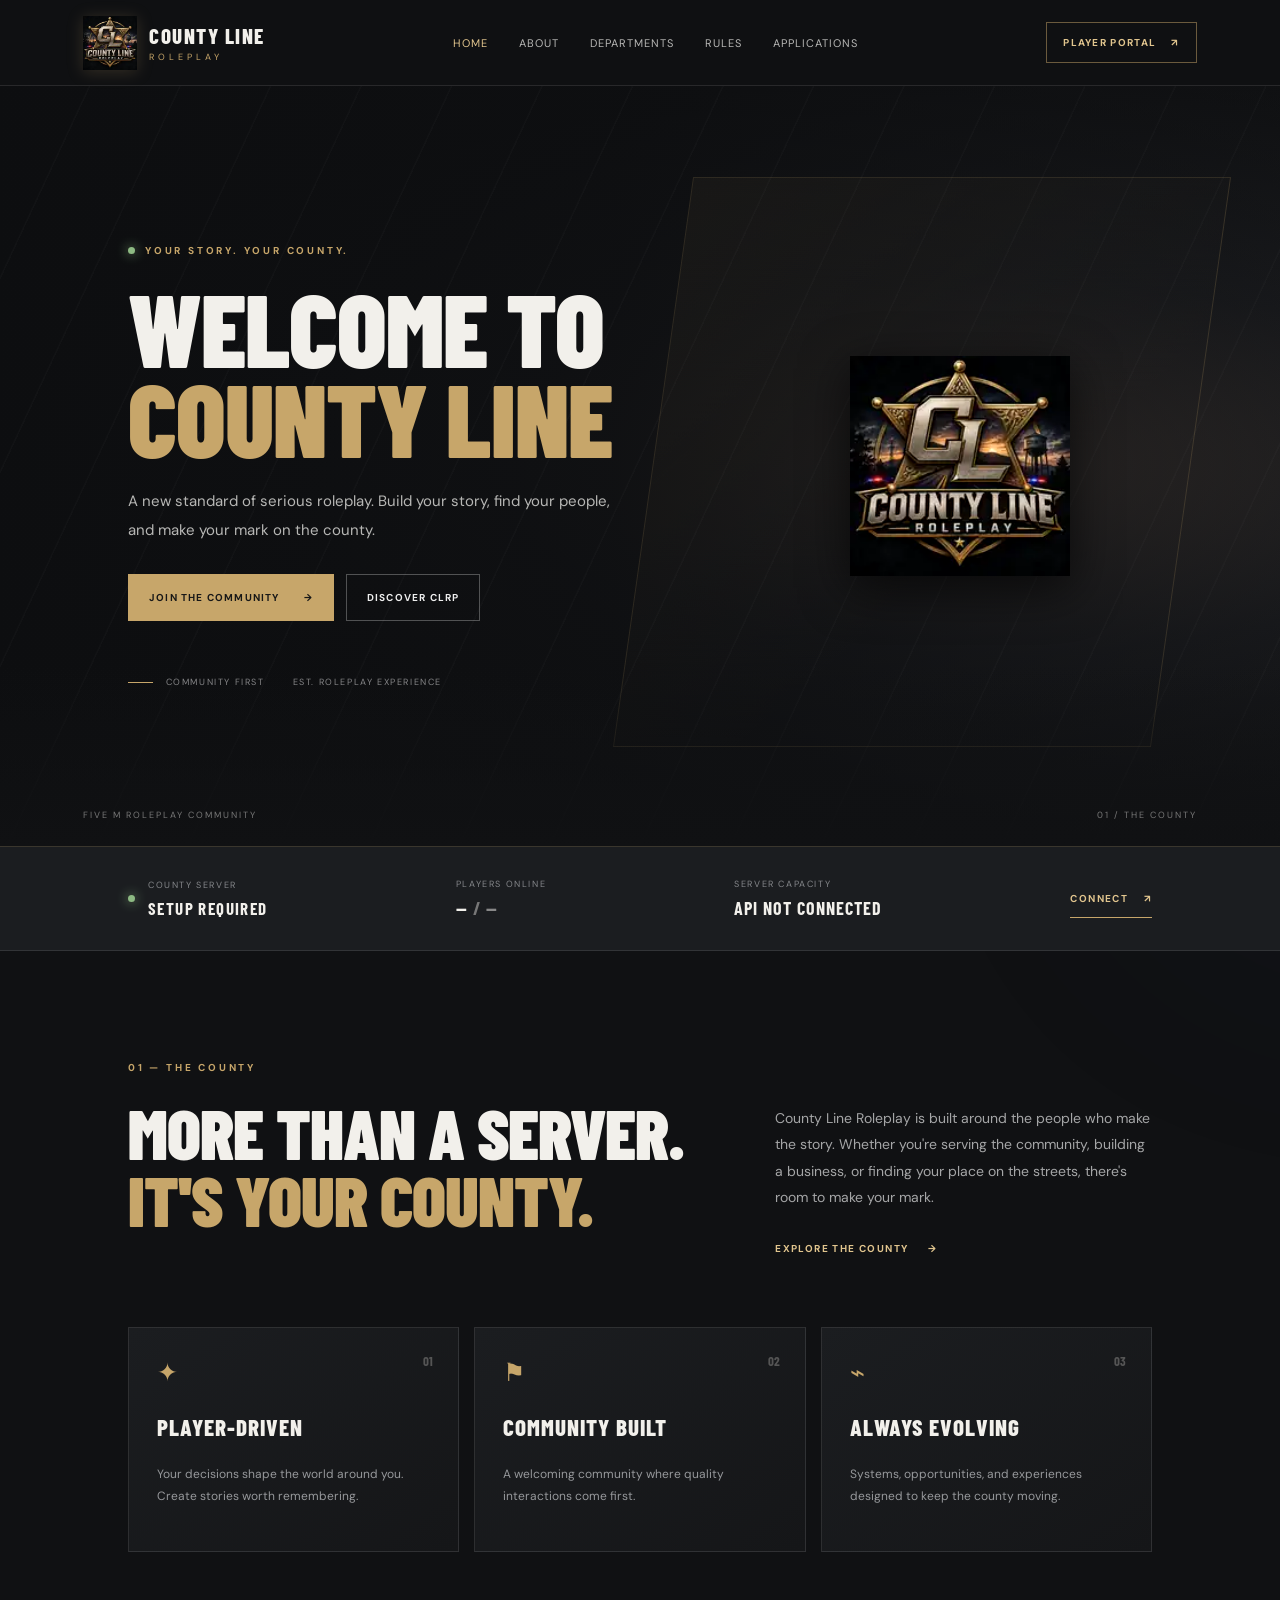
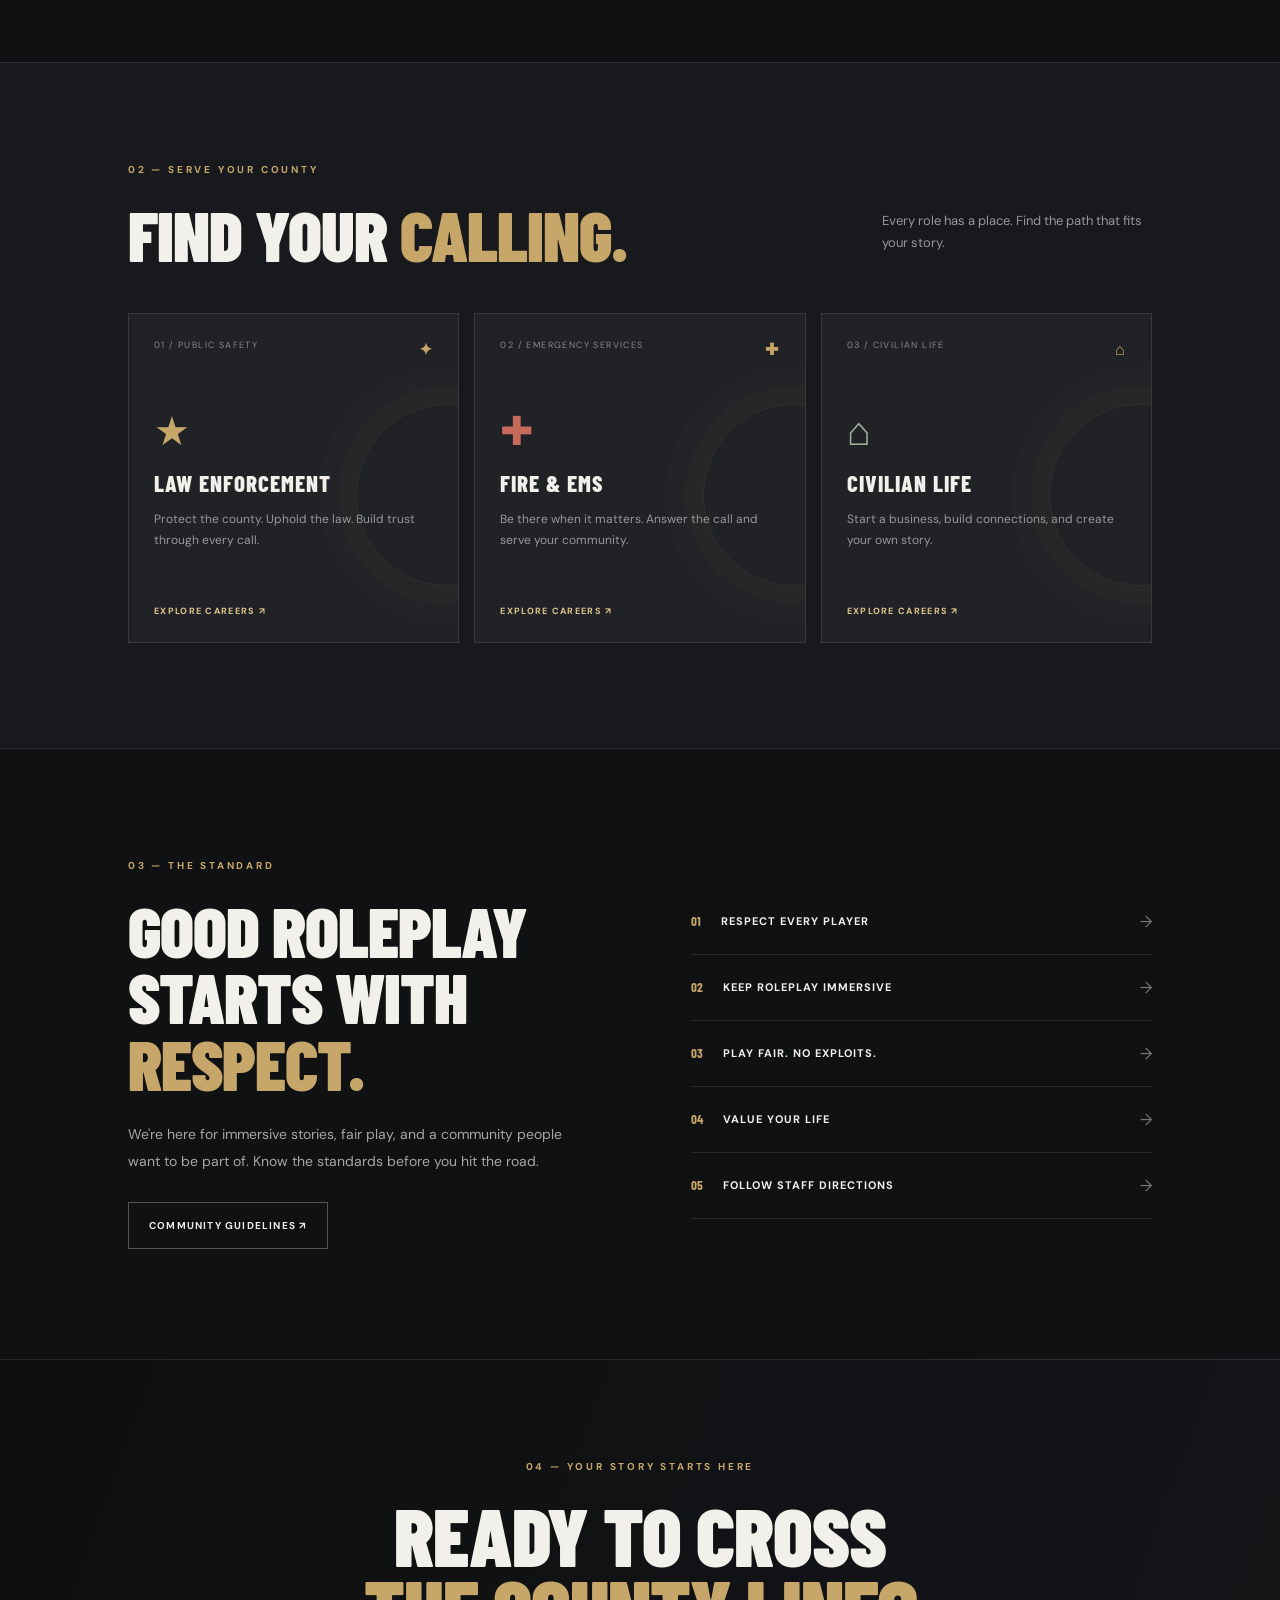
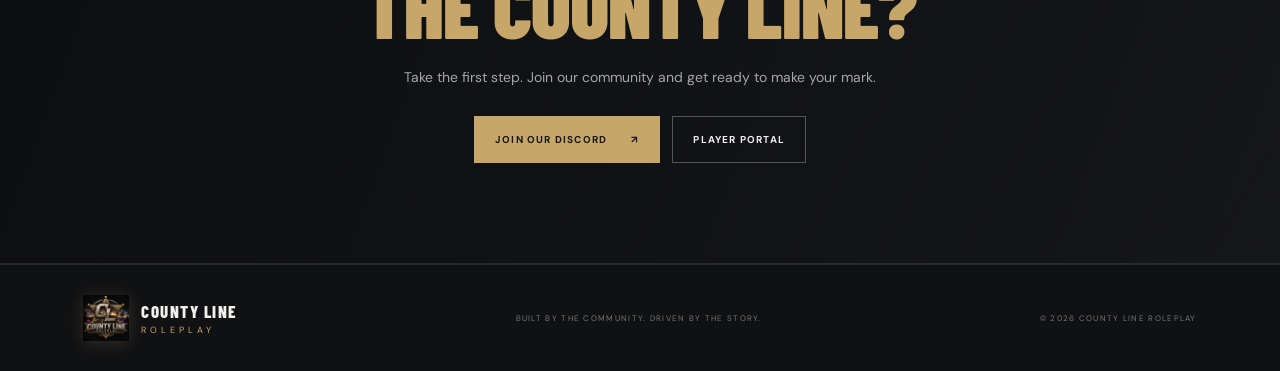
==== commit 309456fd: "Move player portal to its own page" ====
--- a/index.html
+++ b/index.html
@@ -24,7 +24,7 @@
     <nav class="main-nav" id="mainNav">
       <a class="active" href="#home">Home</a><a href="#about">About</a><a href="#departments">Departments</a><a href="#rules">Rules</a><a href="#applications">Applications</a>
     </nav>
-    <a class="header-portal" href="#portal">PLAYER PORTAL <span>↗</span></a>
+    <a class="header-portal" href="portal.html">PLAYER PORTAL <span>↗</span></a>
   </header>
 
   <main>
@@ -60,9 +60,9 @@
 
     <section class="section rules-section" id="rules"><div class="rules-copy"><div class="section-kicker">03 — THE STANDARD</div><h2>GOOD ROLEPLAY<br>STARTS WITH <em>RESPECT.</em></h2><p>We're here for immersive stories, fair play, and a community people want to be part of. Know the standards before you hit the road.</p><a class="btn btn-outline" href="#applications">COMMUNITY GUIDELINES ↗</a></div><div class="rules-list"><div><span>01</span><b>RESPECT EVERY PLAYER</b><i>→</i></div><div><span>02</span><b>KEEP ROLEPLAY IMMERSIVE</b><i>→</i></div><div><span>03</span><b>PLAY FAIR. NO EXPLOITS.</b><i>→</i></div><div><span>04</span><b>VALUE YOUR LIFE</b><i>→</i></div><div><span>05</span><b>FOLLOW STAFF DIRECTIONS</b><i>→</i></div></div></section>
 
-    <section class="applications-section" id="applications"><div class="applications-inner"><div class="section-kicker">04 — YOUR STORY STARTS HERE</div><h2>READY TO CROSS<br><em>THE COUNTY LINE?</em></h2><p>Take the first step. Join our community and get ready to make your mark.</p><div class="hero-actions"><a class="btn btn-gold" id="discordLink" href="#" target="_blank" rel="noopener">JOIN OUR DISCORD <span>↗</span></a><a class="btn btn-outline" href="#portal">PLAYER PORTAL</a></div></div></section>
+    <section class="applications-section" id="applications"><div class="applications-inner"><div class="section-kicker">04 — YOUR STORY STARTS HERE</div><h2>READY TO CROSS<br><em>THE COUNTY LINE?</em></h2><p>Take the first step. Join our community and get ready to make your mark.</p><div class="hero-actions"><a class="btn btn-gold" id="discordLink" href="#" target="_blank" rel="noopener">JOIN OUR DISCORD <span>↗</span></a><a class="btn btn-outline" href="portal.html">PLAYER PORTAL</a></div></div></section>
 
-    <section class="section portal-section" id="portal"><div class="section-kicker">05 — MEMBER ACCESS</div><div class="portal-panel"><div><div class="portal-icon">⌑</div><h2>YOUR COUNTY.<br><em>YOUR DASHBOARD.</em></h2><p>Player profiles, character details, application progress, and community tools — all in one place.</p></div><div class="portal-access"><span class="portal-lock">◈</span><b>PLAYER ACCESS</b><small>DISCORD MEMBER SIGN-IN</small><button class="btn btn-gold" id="portalButton" type="button">PLAYER PORTAL <span>→</span></button><p class="portal-note" id="portalMessage">Sign in with Discord to access your player dashboard.</p></div></div></section>
+
   </main>
 
   <footer class="site-footer"><a class="brand footer-brand" href="#home"><img class="brand-logo footer-logo" src="assets/images/clrp-logo.webp" alt="County Line Roleplay logo"><span class="brand-copy"><strong>COUNTY LINE</strong><small>ROLEPLAY</small></span></a><span>BUILT BY THE COMMUNITY. DRIVEN BY THE STORY.</span><span>© <span id="year"></span> COUNTY LINE ROLEPLAY</span></footer>
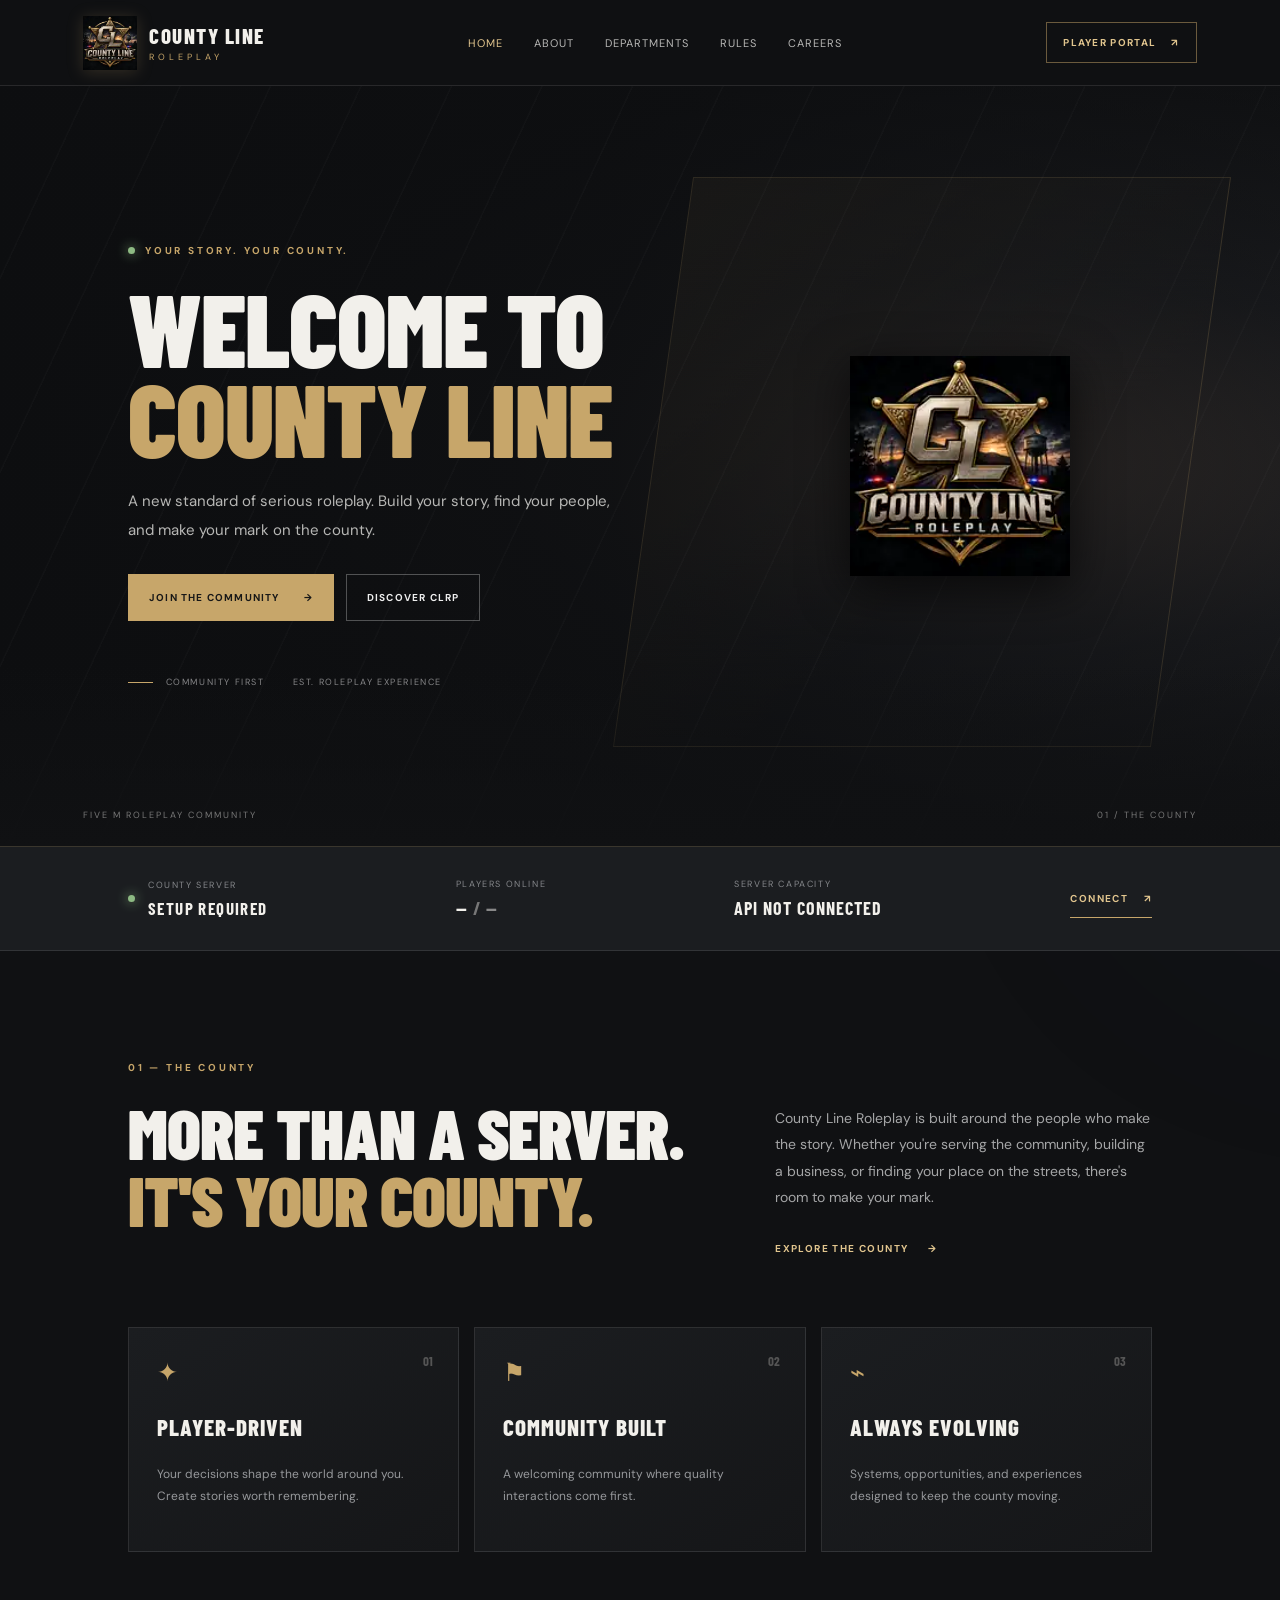
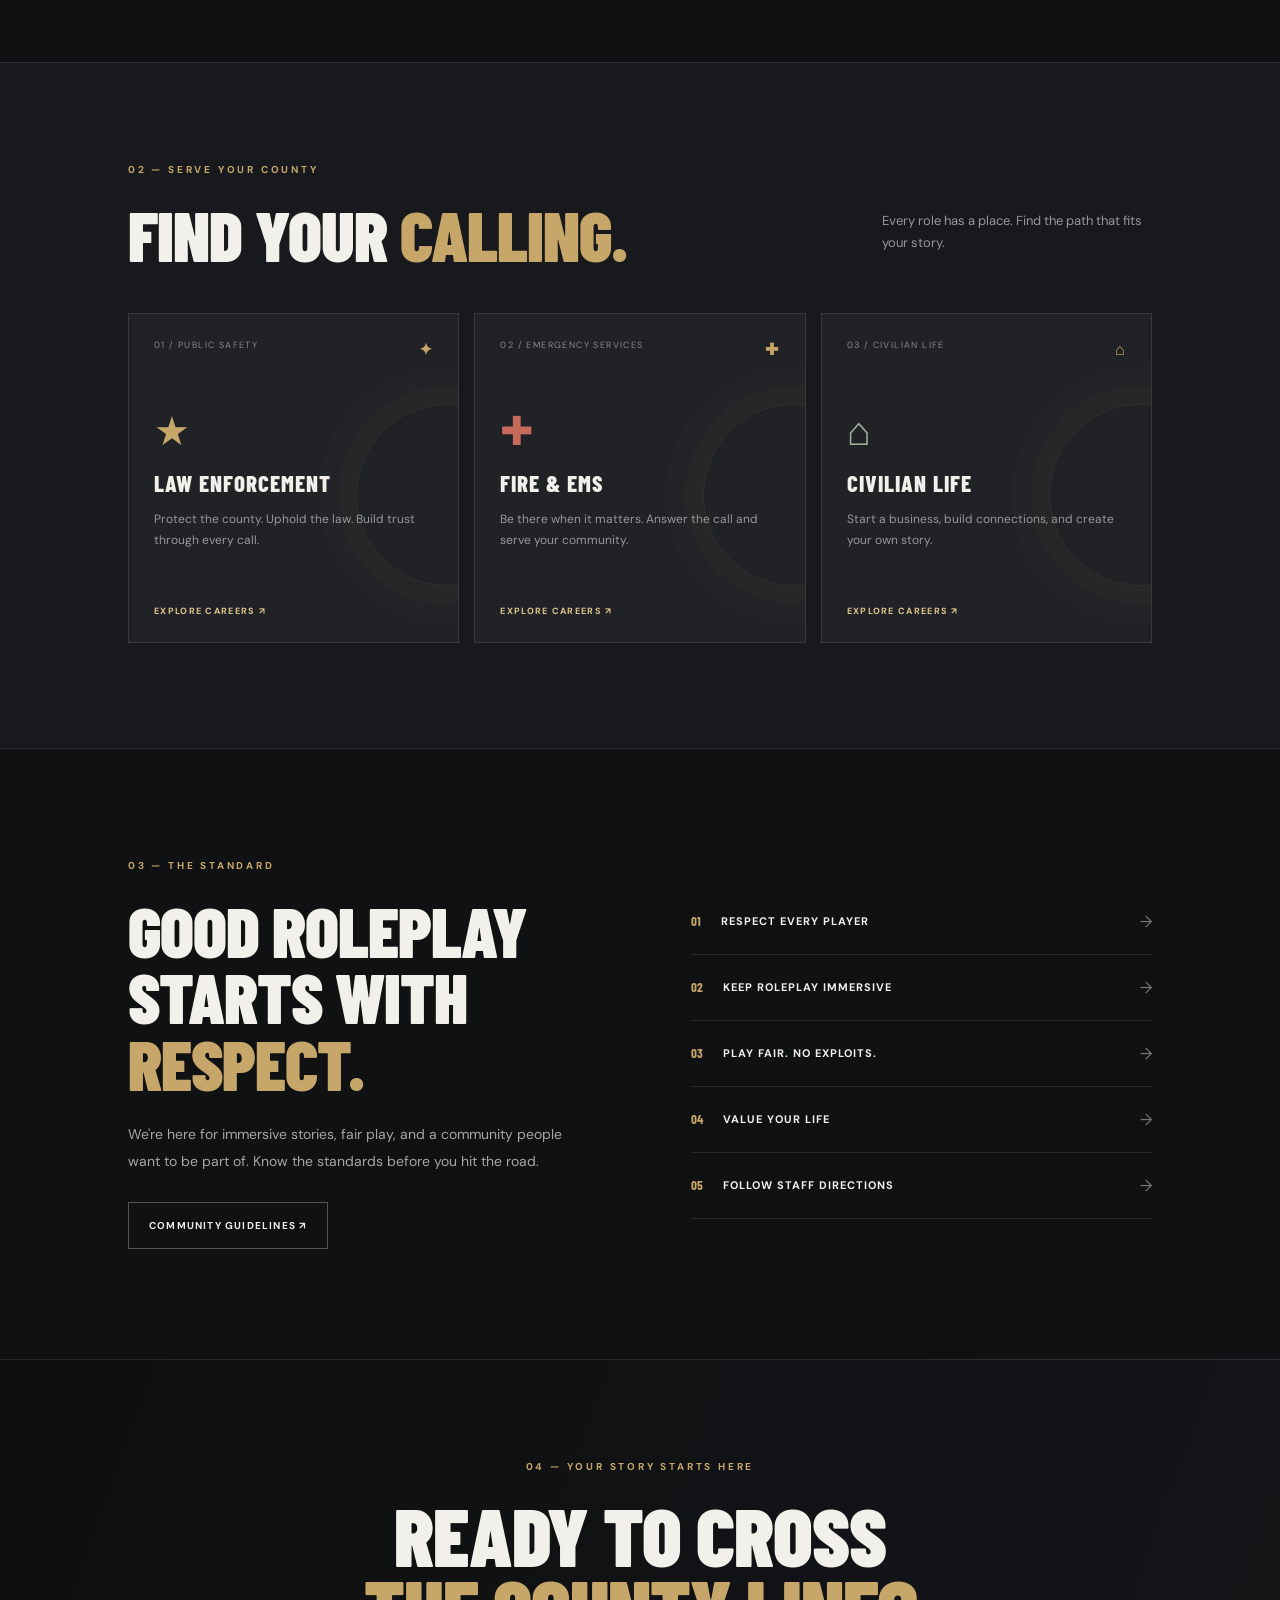
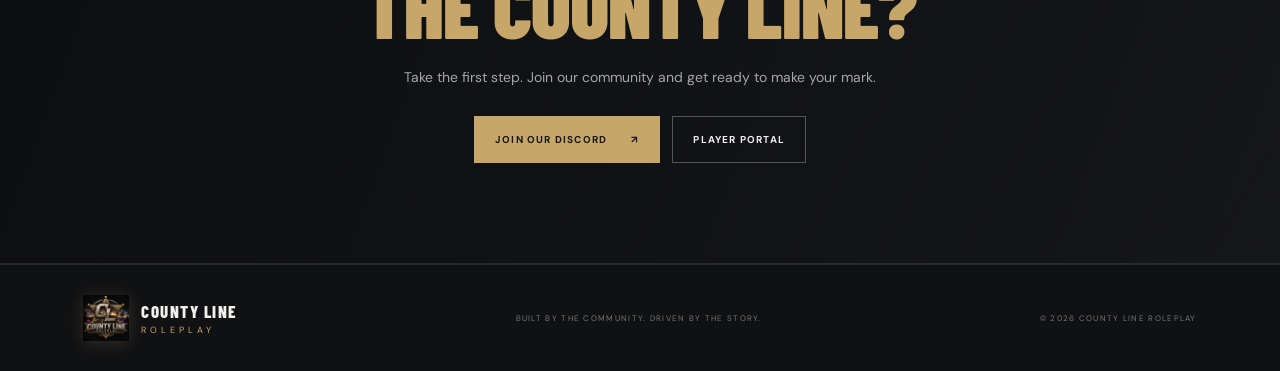
==== commit 2921a18d: "Rename homepage Applications navigation to Careers" ====
--- a/index.html
+++ b/index.html
@@ -22,7 +22,7 @@
     </a>
     <button class="menu-toggle" id="menuToggle" aria-label="Toggle navigation" aria-expanded="false"><span></span><span></span><span></span></button>
     <nav class="main-nav" id="mainNav">
-      <a class="active" href="#home">Home</a><a href="#about">About</a><a href="#departments">Departments</a><a href="#rules">Rules</a><a href="#applications">Applications</a>
+      <a class="active" href="#home">Home</a><a href="#about">About</a><a href="#departments">Departments</a><a href="#rules">Rules</a><a href="careers.html">Careers</a>
     </nav>
     <a class="header-portal" href="portal.html">PLAYER PORTAL <span>↗</span></a>
   </header>
@@ -55,7 +55,7 @@
     </section>
 
     <section class="departments-section" id="departments"><div class="section section-inner"><div class="section-kicker">02 — SERVE YOUR COUNTY</div><div class="section-heading"><h2>FIND YOUR <em>CALLING.</em></h2><p>Every role has a place. Find the path that fits your story.</p></div>
-      <div class="department-grid"><article class="department-card dept-law"><div class="dept-top"><span>01 / PUBLIC SAFETY</span><b>✦</b></div><div class="dept-symbol">★</div><h3>LAW ENFORCEMENT</h3><p>Protect the county. Uphold the law. Build trust through every call.</p><a href="#applications">EXPLORE CAREERS ↗</a></article><article class="department-card dept-fire"><div class="dept-top"><span>02 / EMERGENCY SERVICES</span><b>✚</b></div><div class="dept-symbol">✚</div><h3>FIRE & EMS</h3><p>Be there when it matters. Answer the call and serve your community.</p><a href="#applications">EXPLORE CAREERS ↗</a></article><article class="department-card dept-civ"><div class="dept-top"><span>03 / CIVILIAN LIFE</span><b>⌂</b></div><div class="dept-symbol">⌂</div><h3>CIVILIAN LIFE</h3><p>Start a business, build connections, and create your own story.</p><a href="#applications">EXPLORE CAREERS ↗</a></article></div>
+      <div class="department-grid"><article class="department-card dept-law"><div class="dept-top"><span>01 / PUBLIC SAFETY</span><b>✦</b></div><div class="dept-symbol">★</div><h3>LAW ENFORCEMENT</h3><p>Protect the county. Uphold the law. Build trust through every call.</p><a href="careers.html?department=leo">EXPLORE CAREERS ↗</a></article><article class="department-card dept-fire"><div class="dept-top"><span>02 / EMERGENCY SERVICES</span><b>✚</b></div><div class="dept-symbol">✚</div><h3>FIRE & EMS</h3><p>Be there when it matters. Answer the call and serve your community.</p><a href="careers.html?department=ems">EXPLORE CAREERS ↗</a></article><article class="department-card dept-civ"><div class="dept-top"><span>03 / CIVILIAN LIFE</span><b>⌂</b></div><div class="dept-symbol">⌂</div><h3>CIVILIAN LIFE</h3><p>Start a business, build connections, and create your own story.</p><a href="careers.html?department=civilian">EXPLORE CAREERS ↗</a></article></div>
     </div></section>
 
     <section class="section rules-section" id="rules"><div class="rules-copy"><div class="section-kicker">03 — THE STANDARD</div><h2>GOOD ROLEPLAY<br>STARTS WITH <em>RESPECT.</em></h2><p>We're here for immersive stories, fair play, and a community people want to be part of. Know the standards before you hit the road.</p><a class="btn btn-outline" href="#applications">COMMUNITY GUIDELINES ↗</a></div><div class="rules-list"><div><span>01</span><b>RESPECT EVERY PLAYER</b><i>→</i></div><div><span>02</span><b>KEEP ROLEPLAY IMMERSIVE</b><i>→</i></div><div><span>03</span><b>PLAY FAIR. NO EXPLOITS.</b><i>→</i></div><div><span>04</span><b>VALUE YOUR LIFE</b><i>→</i></div><div><span>05</span><b>FOLLOW STAFF DIRECTIONS</b><i>→</i></div></div></section>
--- a/assets/css/style.css
+++ b/assets/css/style.css
@@ -1 +1,28 @@
-:root{--bg:#101113;--panel:#17191c;--panel2:#1d2024;--gold:#c7a66a;--gold2:#e1c58e;--text:#f2f0eb;--muted:#96989b;--line:rgba(255,255,255,.1);--red:#b43a3c;--blue:#345f9b}*{box-sizing:border-box}html{scroll-behavior:smooth;scroll-padding-top:90px}body{margin:0;background:var(--bg);color:var(--text);font-family:"DM Sans",sans-serif;overflow-x:hidden}a{color:inherit;text-decoration:none}.ambient{position:fixed;width:420px;height:420px;border-radius:50%;filter:blur(150px);opacity:.09;pointer-events:none;z-index:-1}.ambient-red{background:var(--red);top:10%;left:-300px}.ambient-blue{background:var(--blue);right:-320px;top:55%}.site-header{height:86px;padding:0 6.5%;display:flex;align-items:center;justify-content:space-between;border-bottom:1px solid var(--line);background:rgba(16,17,19,.92);backdrop-filter:blur(16px);position:sticky;top:0;z-index:20}.brand{display:flex;align-items:center;gap:12px}.brand-logo{width:54px;height:54px;object-fit:contain;display:block;filter:drop-shadow(0 2px 8px rgba(199,166,106,.2))}.footer-logo{width:46px;height:46px}.brand-mark{width:43px;height:43px;border:1px solid var(--gold);display:grid;place-items:center;position:relative;color:var(--gold);font:800 18px "Barlow Condensed";letter-spacing:-1px}.brand-mark i{position:absolute;right:-5px;top:-8px;font-size:12px;font-style:normal;color:var(--gold2)}.brand-copy{display:flex;flex-direction:column;line-height:1}.brand-copy strong{font:800 21px "Barlow Condensed";letter-spacing:1.5px}.brand-copy small{font-size:9px;letter-spacing:4px;color:var(--gold);margin-top:5px}.main-nav{display:flex;gap:31px}.main-nav a{font-size:11px;text-transform:uppercase;letter-spacing:1px;color:#b7b7b5;transition:.2s}.main-nav a:hover,.main-nav a.active{color:var(--gold2)}.header-portal{font-size:10px;font-weight:700;letter-spacing:1.3px;border:1px solid rgba(199,166,106,.5);padding:13px 16px;color:var(--gold2)}.header-portal span,.status-connect span{margin-left:12px}.menu-toggle{display:none;background:none;border:0}.hero{min-height:660px;height:min(760px,calc(100vh - 86px));position:relative;display:flex;align-items:center;padding:70px 10%;overflow:hidden;background:linear-gradient(90deg,rgba(13,14,16,.98) 0%,rgba(13,14,16,.86) 48%,rgba(13,14,16,.32) 100%),radial-gradient(ellipse at 78% 50%,#3b3430 0%,#1c1d20 35%,#111214 72%)}.hero:after{content:"";position:absolute;inset:0;background:linear-gradient(0deg,var(--bg),transparent 24%),repeating-linear-gradient(115deg,transparent 0 80px,rgba(255,255,255,.018) 81px 82px);pointer-events:none}.hero-grid{position:absolute;right:7%;top:12%;width:42%;height:75%;border:1px solid rgba(199,166,106,.16);transform:skew(-8deg);background:linear-gradient(135deg,rgba(199,166,106,.05),transparent 65%)}.hero-content{position:relative;z-index:2;max-width:650px}.eyebrow,.section-kicker{font-size:10px;letter-spacing:2.8px;font-weight:700;color:var(--gold);display:flex;align-items:center;gap:10px}.pulse-dot,.status-light{width:7px;height:7px;border-radius:50%;background:#8dba83;box-shadow:0 0 12px #8dba83}.hero h1,.section h2,.rules-copy h2,.applications-inner h2,.portal-panel h2{font:900 clamp(55px,8vw,105px)/.88 "Barlow Condensed";letter-spacing:-1px;margin:25px 0}.hero h1 em,.section h2 em,.rules-copy h2 em,.applications-inner h2 em,.portal-panel h2 em{font-style:normal;color:var(--gold)}.hero-lead{max-width:490px;color:#b7b7b5;font-size:15px;line-height:1.9}.hero-actions{display:flex;gap:12px;margin-top:30px;flex-wrap:wrap}.btn{display:inline-flex;align-items:center;justify-content:center;gap:24px;padding:16px 20px;font-size:10px;letter-spacing:1.2px;font-weight:700;border:1px solid transparent;cursor:pointer;transition:.2s}.btn-gold{background:var(--gold);color:#171717}.btn-gold:hover{background:var(--gold2);transform:translateY(-2px)}.btn-outline{border-color:rgba(255,255,255,.28);color:#eee}.btn-outline:hover{border-color:var(--gold);color:var(--gold2)}.hero-meta{display:flex;gap:28px;margin-top:55px;color:#858587;font-size:9px;letter-spacing:1.6px}.meta-line{display:inline-block;width:25px;height:1px;background:var(--gold);vertical-align:middle;margin-right:9px}.hero-logo{position:absolute;left:75%;right:auto;top:50%;transform:translate(-50%,-50%);width:min(24vw,220px);height:auto;object-fit:contain;z-index:2;filter:contrast(1.06) saturate(1.04) drop-shadow(0 12px 24px rgba(0,0,0,.65))}.hero-stamp{position:absolute;right:15%;top:25%;width:245px;height:245px;border:1px solid rgba(199,166,106,.38);border-radius:50%;display:flex;align-items:center;justify-content:center;flex-direction:column;outline:1px solid rgba(199,166,106,.16);outline-offset:9px;transform:rotate(-9deg);color:var(--gold);z-index:1;text-shadow:0 2px 20px #000}.hero-stamp:before,.hero-stamp:after{content:"";position:absolute;inset:14px;border:1px dashed rgba(199,166,106,.35);border-radius:50%}.hero-stamp b{font:700 19px "Barlow Condensed";letter-spacing:6px}.hero-stamp strong{font:900 55px/.9 "Barlow Condensed";letter-spacing:2px}.hero-stamp small{font-size:8px;letter-spacing:2px;margin-top:12px}.stamp-star{font-size:29px;margin-bottom:7px}.hero-bottom{position:absolute;bottom:25px;left:6.5%;right:6.5%;display:flex;justify-content:space-between;color:#777;font-size:9px;letter-spacing:2px;z-index:3}.status-strip{min-height:105px;padding:20px 10%;background:#1b1d20;border-top:1px solid rgba(199,166,106,.18);border-bottom:1px solid var(--line);display:flex;align-items:center;justify-content:space-between;gap:25px}.status-heading{display:flex;align-items:center;gap:13px}.status-heading>div,.status-stat{display:flex;flex-direction:column;gap:7px}.status-heading small,.status-stat small{font-size:9px;letter-spacing:1.6px;color:#85878a}.status-heading strong{font:700 17px "Barlow Condensed";letter-spacing:1.4px}.status-stat strong{font:700 18px "Barlow Condensed";letter-spacing:1px}.status-stat strong i{font-style:normal;color:#777}.status-stat strong span{color:#888}.status-connect{font-size:10px;font-weight:700;letter-spacing:1.4px;color:var(--gold2);border-bottom:1px solid var(--gold);padding:12px 0}.section{padding:110px 10%}.intro-layout{display:grid;grid-template-columns:1.2fr .8fr;gap:8%;align-items:end}.section h2,.rules-copy h2,.portal-panel h2{font-size:clamp(43px,5.6vw,70px);line-height:.95}.intro-copy p,.rules-copy p,.portal-panel p{font-size:14px;line-height:1.9;color:#a5a6a7}.text-link{display:inline-block;margin-top:17px;color:var(--gold2);font-size:10px;letter-spacing:1.4px;font-weight:700}.text-link span{margin-left:16px}.feature-grid{display:grid;grid-template-columns:repeat(3,1fr);gap:15px;margin-top:70px}.feature-card{position:relative;min-height:225px;padding:28px;background:linear-gradient(145deg,#1b1d20,#151618);border:1px solid var(--line)}.feature-number{position:absolute;right:25px;top:25px;color:#555;font:700 13px "Barlow Condensed"}.feature-icon{color:var(--gold);font-size:25px;margin-bottom:24px}.feature-card h3,.department-card h3{font:800 23px "Barlow Condensed";letter-spacing:1px}.feature-card p,.department-card p{font-size:12px;color:#96989b;line-height:1.8}.departments-section{background:#17191c;border-top:1px solid var(--line);border-bottom:1px solid var(--line)}.section-inner{padding-top:100px;padding-bottom:105px}.section-heading{display:flex;align-items:end;justify-content:space-between;gap:25px}.section-heading h2{margin-bottom:0}.section-heading p{font-size:13px;color:var(--muted);max-width:270px;line-height:1.7}.department-grid{display:grid;grid-template-columns:repeat(3,1fr);gap:15px;margin-top:45px}.department-card{min-height:330px;padding:25px;background:#202226;border:1px solid var(--line);position:relative;overflow:hidden}.department-card:after{content:"";position:absolute;width:180px;height:180px;border:1px solid rgba(199,166,106,.1);border-radius:50%;right:-80px;top:90px;box-shadow:0 0 0 18px rgba(199,166,106,.025),0 0 0 38px rgba(199,166,106,.02)}.dept-top{display:flex;justify-content:space-between;color:#888;font-size:9px;letter-spacing:1.4px}.dept-top b{color:var(--gold);font-size:16px}.dept-symbol{font-size:40px;color:var(--gold);margin-top:45px}.department-card h3{margin:12px 0}.department-card a{position:absolute;bottom:25px;color:var(--gold2);font-size:9px;letter-spacing:1.3px;font-weight:700}.dept-fire .dept-symbol{color:#c66b59}.dept-civ .dept-symbol{color:#9baf9b}.rules-section{display:grid;grid-template-columns:1fr 1fr;gap:10%;align-items:center}.rules-copy h2{margin:25px 0}.rules-copy p{max-width:440px;margin-bottom:28px}.rules-list>div{display:flex;align-items:center;gap:20px;padding:22px 0;border-bottom:1px solid var(--line)}.rules-list span{font:700 13px "Barlow Condensed";color:var(--gold)}.rules-list b{font-size:11px;letter-spacing:1px;flex:1}.rules-list i{font-style:normal;color:#777}.applications-section{padding:100px 10%;text-align:center;background:linear-gradient(110deg,rgba(14,15,17,.96),rgba(22,23,25,.94)),repeating-linear-gradient(120deg,transparent 0 70px,rgba(199,166,106,.05) 71px 72px);border-top:1px solid var(--line);border-bottom:1px solid var(--line)}.applications-inner{max-width:700px;margin:auto}.applications-inner .section-kicker{justify-content:center}.applications-inner h2{font-size:clamp(50px,7vw,82px)}.applications-inner p{color:#a5a6a7;font-size:14px}.applications-inner .hero-actions{justify-content:center}.portal-section{padding-top:95px;padding-bottom:110px}.portal-panel{margin-top:25px;padding:45px;background:linear-gradient(120deg,#202226,#17191c);border:1px solid rgba(199,166,106,.25);display:grid;grid-template-columns:1fr .7fr;gap:8%;align-items:center}.portal-panel h2{font-size:clamp(40px,5vw,60px);margin:20px 0}.portal-panel p{max-width:450px}.portal-icon{font-size:25px;color:var(--gold)}.portal-access{padding:25px;border:1px solid var(--line);background:rgba(0,0,0,.15);display:flex;flex-direction:column;align-items:flex-start}.portal-lock{color:var(--gold);font-size:25px}.portal-access b{font:700 20px "Barlow Condensed";letter-spacing:1px;margin-top:13px}.portal-access small{color:#888;font-size:8px;letter-spacing:1.5px;margin:6px 0 20px}.portal-note{font-size:10px!important;color:#777!important;margin-bottom:0}.site-footer{padding:30px 6.5%;border-top:1px solid var(--line);display:flex;align-items:center;justify-content:space-between;gap:20px}.footer-brand .brand-mark{width:36px;height:36px}.footer-brand .brand-copy strong{font-size:17px}.site-footer>span{font-size:8px;letter-spacing:1.3px;color:#777}.status-strip.is-online .status-light{background:#8dba83}.status-strip.is-offline .status-light{background:#c66b59;box-shadow:0 0 12px #c66b59}@media(max-width:900px){.site-header{padding:0 5%}.main-nav{gap:15px}.main-nav a{font-size:9px}.hero{padding-left:7%}.hero-logo{left:76%;right:auto;transform:translate(-50%,-50%);width:min(26vw,220px);max-width:220px}.hero-stamp{right:8%;width:190px;height:190px;opacity:.7}.status-strip{padding:20px 6%}.section{padding-left:7%;padding-right:7%}.section-inner{padding-left:7%;padding-right:7%}.rules-section{gap:5%}}@media(max-width:680px){.site-header{height:72px}.menu-toggle{display:flex;flex-direction:column;gap:5px;padding:10px}.menu-toggle span{width:23px;height:2px;background:var(--gold)}.main-nav{display:none;position:absolute;top:71px;left:0;right:0;padding:20px 6%;background:#151619;border-bottom:1px solid var(--line);flex-direction:column;gap:20px}.main-nav.open{display:flex}.main-nav a{font-size:11px}.header-portal{font-size:8px;padding:11px}.hero{height:auto;min-height:650px;padding:85px 7% 95px;background:linear-gradient(90deg,rgba(13,14,16,.96),rgba(13,14,16,.75)),radial-gradient(ellipse at 80% 35%,#40342c,#111214 70%)}.hero h1{font-size:65px}.hero-logo{right:4%;top:12%;transform:none;width:120px;opacity:1}.hero-stamp{width:125px;height:125px;right:8%;top:9%;opacity:.35}.hero-stamp b{font-size:11px}.hero-stamp strong{font-size:32px}.hero-stamp small{font-size:5px}.stamp-star{font-size:18px}.hero-meta{gap:13px;flex-wrap:wrap}.hero-bottom{font-size:7px}.status-strip{display:grid;grid-template-columns:1fr 1fr;gap:20px;padding:24px 7%}.status-connect{justify-self:start}.intro-layout,.rules-section,.portal-panel{grid-template-columns:1fr;gap:20px}.section{padding:75px 7%}.section h2,.rules-copy h2{font-size:49px}.feature-grid,.department-grid{grid-template-columns:1fr}.feature-card{min-height:190px}.section-inner{padding:75px 7%}.section-heading{display:block}.section-heading p{margin-top:15px}.department-card{min-height:300px}.rules-section{padding-top:75px;padding-bottom:75px}.applications-section{padding:75px 7%}.applications-inner h2{font-size:55px}.portal-panel{padding:25px}.portal-section{padding-top:75px;padding-bottom:75px}.site-footer{padding:25px 7%;flex-wrap:wrap}.site-footer>span{width:100%}}+:root{--bg:#101113;--panel:#17191c;--panel2:#1d2024;--gold:#c7a66a;--gold2:#e1c58e;--text:#f2f0eb;--muted:#96989b;--line:rgba(255,255,255,.1);--red:#b43a3c;--blue:#345f9b}*{box-sizing:border-box}html{scroll-behavior:smooth;scroll-padding-top:90px}body{margin:0;background:var(--bg);color:var(--text);font-family:"DM Sans",sans-serif;overflow-x:hidden}a{color:inherit;text-decoration:none}.ambient{position:fixed;width:420px;height:420px;border-radius:50%;filter:blur(150px);opacity:.09;pointer-events:none;z-index:-1}.ambient-red{background:var(--red);top:10%;left:-300px}.ambient-blue{background:var(--blue);right:-320px;top:55%}.site-header{height:86px;padding:0 6.5%;display:flex;align-items:center;justify-content:space-between;border-bottom:1px solid var(--line);background:rgba(16,17,19,.92);backdrop-filter:blur(16px);position:sticky;top:0;z-index:20}.brand{display:flex;align-items:center;gap:12px}.brand-logo{width:54px;height:54px;object-fit:contain;display:block;filter:drop-shadow(0 2px 8px rgba(199,166,106,.2))}.footer-logo{width:46px;height:46px}.brand-mark{width:43px;height:43px;border:1px solid var(--gold);display:grid;place-items:center;position:relative;color:var(--gold);font:800 18px "Barlow Condensed";letter-spacing:-1px}.brand-mark i{position:absolute;right:-5px;top:-8px;font-size:12px;font-style:normal;color:var(--gold2)}.brand-copy{display:flex;flex-direction:column;line-height:1}.brand-copy strong{font:800 21px "Barlow Condensed";letter-spacing:1.5px}.brand-copy small{font-size:9px;letter-spacing:4px;color:var(--gold);margin-top:5px}.main-nav{display:flex;gap:31px}.main-nav a{font-size:11px;text-transform:uppercase;letter-spacing:1px;color:#b7b7b5;transition:.2s}.main-nav a:hover,.main-nav a.active{color:var(--gold2)}.header-portal{font-size:10px;font-weight:700;letter-spacing:1.3px;border:1px solid rgba(199,166,106,.5);padding:13px 16px;color:var(--gold2)}.header-portal span,.status-connect span{margin-left:12px}.menu-toggle{display:none;background:none;border:0}.hero{min-height:660px;height:min(760px,calc(100vh - 86px));position:relative;display:flex;align-items:center;padding:70px 10%;overflow:hidden;background:linear-gradient(90deg,rgba(13,14,16,.98) 0%,rgba(13,14,16,.86) 48%,rgba(13,14,16,.32) 100%),radial-gradient(ellipse at 78% 50%,#3b3430 0%,#1c1d20 35%,#111214 72%)}.hero:after{content:"";position:absolute;inset:0;background:linear-gradient(0deg,var(--bg),transparent 24%),repeating-linear-gradient(115deg,transparent 0 80px,rgba(255,255,255,.018) 81px 82px);pointer-events:none}.hero-grid{position:absolute;right:7%;top:12%;width:42%;height:75%;border:1px solid rgba(199,166,106,.16);transform:skew(-8deg);background:linear-gradient(135deg,rgba(199,166,106,.05),transparent 65%)}.hero-content{position:relative;z-index:2;max-width:650px}.eyebrow,.section-kicker{font-size:10px;letter-spacing:2.8px;font-weight:700;color:var(--gold);display:flex;align-items:center;gap:10px}.pulse-dot,.status-light{width:7px;height:7px;border-radius:50%;background:#8dba83;box-shadow:0 0 12px #8dba83}.hero h1,.section h2,.rules-copy h2,.applications-inner h2,.portal-panel h2{font:900 clamp(55px,8vw,105px)/.88 "Barlow Condensed";letter-spacing:-1px;margin:25px 0}.hero h1 em,.section h2 em,.rules-copy h2 em,.applications-inner h2 em,.portal-panel h2 em{font-style:normal;color:var(--gold)}.hero-lead{max-width:490px;color:#b7b7b5;font-size:15px;line-height:1.9}.hero-actions{display:flex;gap:12px;margin-top:30px;flex-wrap:wrap}.btn{display:inline-flex;align-items:center;justify-content:center;gap:24px;padding:16px 20px;font-size:10px;letter-spacing:1.2px;font-weight:700;border:1px solid transparent;cursor:pointer;transition:.2s}.btn-gold{background:var(--gold);color:#171717}.btn-gold:hover{background:var(--gold2);transform:translateY(-2px)}.btn-outline{border-color:rgba(255,255,255,.28);color:#eee}.btn-outline:hover{border-color:var(--gold);color:var(--gold2)}.hero-meta{display:flex;gap:28px;margin-top:55px;color:#858587;font-size:9px;letter-spacing:1.6px}.meta-line{display:inline-block;width:25px;height:1px;background:var(--gold);vertical-align:middle;margin-right:9px}.hero-logo{position:absolute;left:75%;right:auto;top:50%;transform:translate(-50%,-50%);width:min(24vw,220px);height:auto;object-fit:contain;z-index:2;filter:contrast(1.06) saturate(1.04) drop-shadow(0 12px 24px rgba(0,0,0,.65))}.hero-stamp{position:absolute;right:15%;top:25%;width:245px;height:245px;border:1px solid rgba(199,166,106,.38);border-radius:50%;display:flex;align-items:center;justify-content:center;flex-direction:column;outline:1px solid rgba(199,166,106,.16);outline-offset:9px;transform:rotate(-9deg);color:var(--gold);z-index:1;text-shadow:0 2px 20px #000}.hero-stamp:before,.hero-stamp:after{content:"";position:absolute;inset:14px;border:1px dashed rgba(199,166,106,.35);border-radius:50%}.hero-stamp b{font:700 19px "Barlow Condensed";letter-spacing:6px}.hero-stamp strong{font:900 55px/.9 "Barlow Condensed";letter-spacing:2px}.hero-stamp small{font-size:8px;letter-spacing:2px;margin-top:12px}.stamp-star{font-size:29px;margin-bottom:7px}.hero-bottom{position:absolute;bottom:25px;left:6.5%;right:6.5%;display:flex;justify-content:space-between;color:#777;font-size:9px;letter-spacing:2px;z-index:3}.status-strip{min-height:105px;padding:20px 10%;background:#1b1d20;border-top:1px solid rgba(199,166,106,.18);border-bottom:1px solid var(--line);display:flex;align-items:center;justify-content:space-between;gap:25px}.status-heading{display:flex;align-items:center;gap:13px}.status-heading>div,.status-stat{display:flex;flex-direction:column;gap:7px}.status-heading small,.status-stat small{font-size:9px;letter-spacing:1.6px;color:#85878a}.status-heading strong{font:700 17px "Barlow Condensed";letter-spacing:1.4px}.status-stat strong{font:700 18px "Barlow Condensed";letter-spacing:1px}.status-stat strong i{font-style:normal;color:#777}.status-stat strong span{color:#888}.status-connect{font-size:10px;font-weight:700;letter-spacing:1.4px;color:var(--gold2);border-bottom:1px solid var(--gold);padding:12px 0}.section{padding:110px 10%}.intro-layout{display:grid;grid-template-columns:1.2fr .8fr;gap:8%;align-items:end}.section h2,.rules-copy h2,.portal-panel h2{font-size:clamp(43px,5.6vw,70px);line-height:.95}.intro-copy p,.rules-copy p,.portal-panel p{font-size:14px;line-height:1.9;color:#a5a6a7}.text-link{display:inline-block;margin-top:17px;color:var(--gold2);font-size:10px;letter-spacing:1.4px;font-weight:700}.text-link span{margin-left:16px}.feature-grid{display:grid;grid-template-columns:repeat(3,1fr);gap:15px;margin-top:70px}.feature-card{position:relative;min-height:225px;padding:28px;background:linear-gradient(145deg,#1b1d20,#151618);border:1px solid var(--line)}.feature-number{position:absolute;right:25px;top:25px;color:#555;font:700 13px "Barlow Condensed"}.feature-icon{color:var(--gold);font-size:25px;margin-bottom:24px}.feature-card h3,.department-card h3{font:800 23px "Barlow Condensed";letter-spacing:1px}.feature-card p,.department-card p{font-size:12px;color:#96989b;line-height:1.8}.departments-section{background:#17191c;border-top:1px solid var(--line);border-bottom:1px solid var(--line)}.section-inner{padding-top:100px;padding-bottom:105px}.section-heading{display:flex;align-items:end;justify-content:space-between;gap:25px}.section-heading h2{margin-bottom:0}.section-heading p{font-size:13px;color:var(--muted);max-width:270px;line-height:1.7}.department-grid{display:grid;grid-template-columns:repeat(3,1fr);gap:15px;margin-top:45px}.department-card{min-height:330px;padding:25px;background:#202226;border:1px solid var(--line);position:relative;overflow:hidden}.department-card:after{content:"";position:absolute;width:180px;height:180px;border:1px solid rgba(199,166,106,.1);border-radius:50%;right:-80px;top:90px;box-shadow:0 0 0 18px rgba(199,166,106,.025),0 0 0 38px rgba(199,166,106,.02)}.dept-top{display:flex;justify-content:space-between;color:#888;font-size:9px;letter-spacing:1.4px}.dept-top b{color:var(--gold);font-size:16px}.dept-symbol{font-size:40px;color:var(--gold);margin-top:45px}.department-card h3{margin:12px 0}.department-card a{position:absolute;bottom:25px;color:var(--gold2);font-size:9px;letter-spacing:1.3px;font-weight:700}.dept-fire .dept-symbol{color:#c66b59}.dept-civ .dept-symbol{color:#9baf9b}.rules-section{display:grid;grid-template-columns:1fr 1fr;gap:10%;align-items:center}.rules-copy h2{margin:25px 0}.rules-copy p{max-width:440px;margin-bottom:28px}.rules-list>div{display:flex;align-items:center;gap:20px;padding:22px 0;border-bottom:1px solid var(--line)}.rules-list span{font:700 13px "Barlow Condensed";color:var(--gold)}.rules-list b{font-size:11px;letter-spacing:1px;flex:1}.rules-list i{font-style:normal;color:#777}.applications-section{padding:100px 10%;text-align:center;background:linear-gradient(110deg,rgba(14,15,17,.96),rgba(22,23,25,.94)),repeating-linear-gradient(120deg,transparent 0 70px,rgba(199,166,106,.05) 71px 72px);border-top:1px solid var(--line);border-bottom:1px solid var(--line)}.applications-inner{max-width:700px;margin:auto}.applications-inner .section-kicker{justify-content:center}.applications-inner h2{font-size:clamp(50px,7vw,82px)}.applications-inner p{color:#a5a6a7;font-size:14px}.applications-inner .hero-actions{justify-content:center}.portal-section{padding-top:95px;padding-bottom:110px}.portal-panel{margin-top:25px;padding:45px;background:linear-gradient(120deg,#202226,#17191c);border:1px solid rgba(199,166,106,.25);display:grid;grid-template-columns:1fr .7fr;gap:8%;align-items:center}.portal-panel h2{font-size:clamp(40px,5vw,60px);margin:20px 0}.portal-panel p{max-width:450px}.portal-icon{font-size:25px;color:var(--gold)}.portal-access{padding:25px;border:1px solid var(--line);background:rgba(0,0,0,.15);display:flex;flex-direction:column;align-items:flex-start}.portal-lock{color:var(--gold);font-size:25px}.portal-access b{font:700 20px "Barlow Condensed";letter-spacing:1px;margin-top:13px}.portal-access small{color:#888;font-size:8px;letter-spacing:1.5px;margin:6px 0 20px}.portal-note{font-size:10px!important;color:#777!important;margin-bottom:0}.site-footer{padding:30px 6.5%;border-top:1px solid var(--line);display:flex;align-items:center;justify-content:space-between;gap:20px}.footer-brand .brand-mark{width:36px;height:36px}.footer-brand .brand-copy strong{font-size:17px}.site-footer>span{font-size:8px;letter-spacing:1.3px;color:#777}.status-strip.is-online .status-light{background:#8dba83}.status-strip.is-offline .status-light{background:#c66b59;box-shadow:0 0 12px #c66b59}@media(max-width:900px){.site-header{padding:0 5%}.main-nav{gap:15px}.main-nav a{font-size:9px}.hero{padding-left:7%}.hero-logo{left:76%;right:auto;transform:translate(-50%,-50%);width:min(26vw,220px);max-width:220px}.hero-stamp{right:8%;width:190px;height:190px;opacity:.7}.status-strip{padding:20px 6%}.section{padding-left:7%;padding-right:7%}.section-inner{padding-left:7%;padding-right:7%}.rules-section{gap:5%}}@media(max-width:680px){.site-header{height:72px}.menu-toggle{display:flex;flex-direction:column;gap:5px;padding:10px}.menu-toggle span{width:23px;height:2px;background:var(--gold)}.main-nav{display:none;position:absolute;top:71px;left:0;right:0;padding:20px 6%;background:#151619;border-bottom:1px solid var(--line);flex-direction:column;gap:20px}.main-nav.open{display:flex}.main-nav a{font-size:11px}.header-portal{font-size:8px;padding:11px}.hero{height:auto;min-height:650px;padding:85px 7% 95px;background:linear-gradient(90deg,rgba(13,14,16,.96),rgba(13,14,16,.75)),radial-gradient(ellipse at 80% 35%,#40342c,#111214 70%)}.hero h1{font-size:65px}.hero-logo{right:4%;top:12%;transform:none;width:120px;opacity:1}.hero-stamp{width:125px;height:125px;right:8%;top:9%;opacity:.35}.hero-stamp b{font-size:11px}.hero-stamp strong{font-size:32px}.hero-stamp small{font-size:5px}.stamp-star{font-size:18px}.hero-meta{gap:13px;flex-wrap:wrap}.hero-bottom{font-size:7px}.status-strip{display:grid;grid-template-columns:1fr 1fr;gap:20px;padding:24px 7%}.status-connect{justify-self:start}.intro-layout,.rules-section,.portal-panel{grid-template-columns:1fr;gap:20px}.section{padding:75px 7%}.section h2,.rules-copy h2{font-size:49px}.feature-grid,.department-grid{grid-template-columns:1fr}.feature-card{min-height:190px}.section-inner{padding:75px 7%}.section-heading{display:block}.section-heading p{margin-top:15px}.department-card{min-height:300px}.rules-section{padding-top:75px;padding-bottom:75px}.applications-section{padding:75px 7%}.applications-inner h2{font-size:55px}.portal-panel{padding:25px}.portal-section{padding-top:75px;padding-bottom:75px}.site-footer{padding:25px 7%;flex-wrap:wrap}.site-footer>span{width:100%}}
+
+/* Careers page */
+.careers-hero{padding:105px 10% 75px;background:linear-gradient(110deg,rgba(14,15,17,.98),rgba(25,26,28,.9)),repeating-linear-gradient(120deg,transparent 0 70px,rgba(199,166,106,.04) 71px 72px);border-bottom:1px solid var(--line)}
+.careers-hero h1,.career-cta h2{font:900 clamp(55px,8vw,88px)/.9 "Barlow Condensed";margin:22px 0;color:var(--text)}
+.careers-hero h1 em,.career-heading h2 em,.career-cta h2 em{font-style:normal;color:var(--gold)}
+.careers-hero>p,.career-intro,.career-cta>p{max-width:620px;color:#a5a6a7;font-size:14px;line-height:1.9}
+.career-shortcuts{display:flex;gap:12px;flex-wrap:wrap;margin-top:30px}
+.career-shortcuts a{padding:13px 16px;border:1px solid rgba(199,166,106,.35);color:var(--gold2);font-size:9px;font-weight:700;letter-spacing:1.2px}
+.career-shortcuts a:hover{background:rgba(199,166,106,.1)}
+.career-department{padding:85px 10%;scroll-margin-top:95px}
+.career-alt{background:#17191c;border-top:1px solid var(--line);border-bottom:1px solid var(--line)}
+.career-heading{display:flex;justify-content:space-between;align-items:end;gap:20px}
+.career-heading h2{font:900 clamp(38px,5vw,58px)/.95 "Barlow Condensed";margin:17px 0 0}
+.opening-count{padding:9px 12px;border:1px solid rgba(141,186,131,.35);color:#a8c99f;font-size:9px;font-weight:700;letter-spacing:1.1px;white-space:nowrap}
+.career-intro{margin:17px 0 30px}
+.career-positions{display:grid;grid-template-columns:repeat(3,minmax(0,1fr));gap:14px}
+.position-card{display:flex;flex-direction:column;justify-content:space-between;gap:28px;min-height:250px;padding:24px;background:linear-gradient(145deg,#202226,#17191c);border:1px solid var(--line)}
+.position-type{font-size:8px;letter-spacing:1.5px;color:var(--gold)}
+.position-card h3{font:800 24px "Barlow Condensed";letter-spacing:.5px;margin:12px 0}
+.position-card p{font-size:12px;line-height:1.8;color:#96989b;margin:0}
+.position-card .btn{align-self:flex-start;font-size:8px;padding:13px 14px}
+.career-cta{padding:85px 7%;text-align:center;background:#17191c;border-top:1px solid var(--line)}
+.career-cta .section-kicker{justify-content:center}
+.career-cta h2{font-size:clamp(43px,6vw,68px)}
+.career-cta>p{margin:0 auto 25px}
+@media(max-width:900px){.career-department{padding-left:7%;padding-right:7%}.career-positions{grid-template-columns:repeat(2,minmax(0,1fr))}}
+@media(max-width:600px){.careers-hero{padding:75px 7% 55px}.career-heading{align-items:flex-start;flex-direction:column}.career-positions{grid-template-columns:1fr}.position-card{min-height:215px}.career-department{padding-top:65px;padding-bottom:65px}.career-shortcuts a{font-size:8px;padding:11px 12px}}
